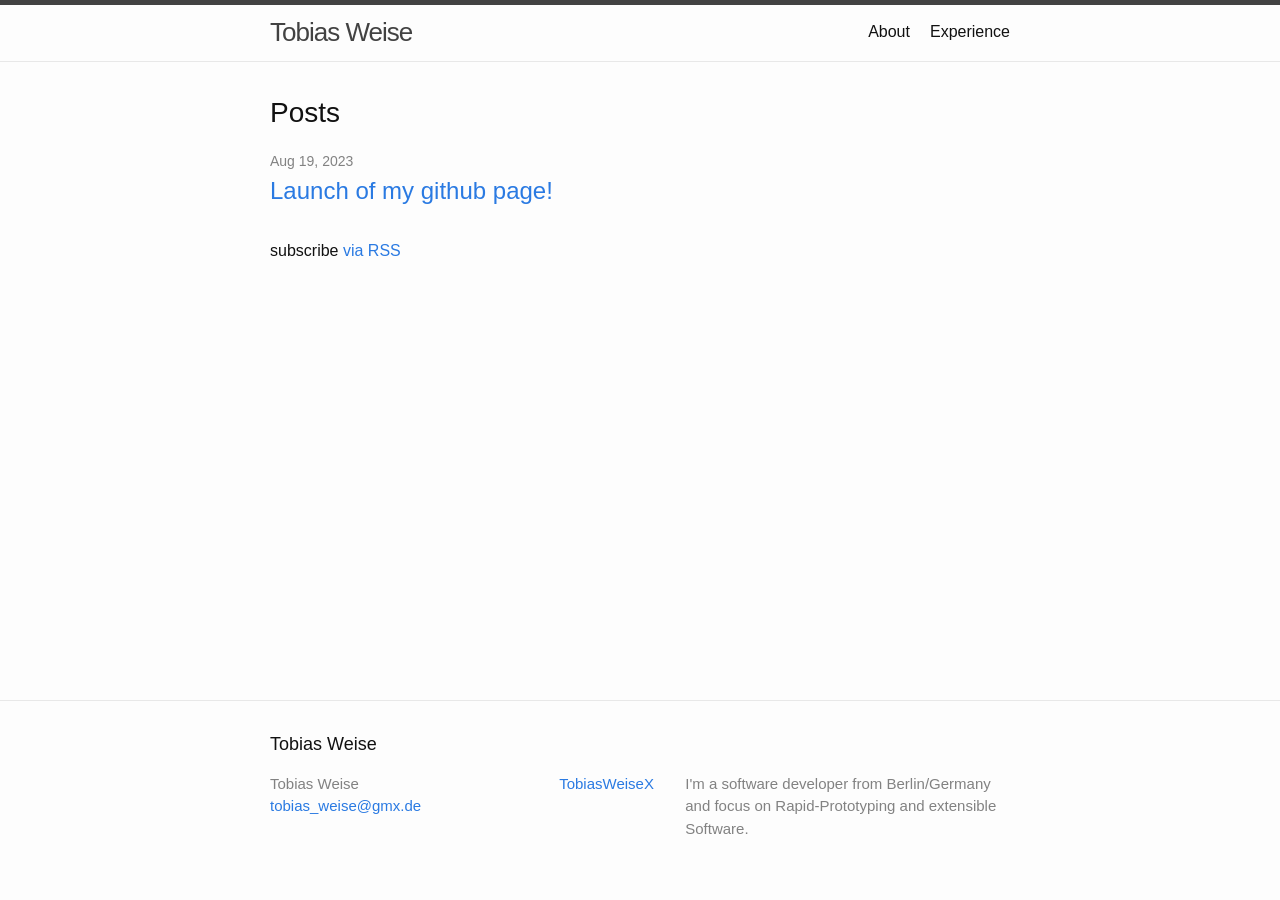
==== index.html @ 2eb114f8 "new jekyll content" ====
<!DOCTYPE html>
<html lang="en"><head>
  <meta charset="utf-8">
  <meta http-equiv="X-UA-Compatible" content="IE=edge">
  <meta name="viewport" content="width=device-width, initial-scale=1"><!-- Begin Jekyll SEO tag v2.8.0 -->
<title>Tobias Weise | I’m a software developer from Berlin/Germany and focus on Rapid-Prototyping and extensible Software.</title>
<meta name="generator" content="Jekyll v4.3.2" />
<meta property="og:title" content="Tobias Weise" />
<meta property="og:locale" content="en_US" />
<meta name="description" content="I’m a software developer from Berlin/Germany and focus on Rapid-Prototyping and extensible Software." />
<meta property="og:description" content="I’m a software developer from Berlin/Germany and focus on Rapid-Prototyping and extensible Software." />
<link rel="canonical" href="http://localhost:4000/" />
<meta property="og:url" content="http://localhost:4000/" />
<meta property="og:site_name" content="Tobias Weise" />
<meta property="og:type" content="website" />
<meta name="twitter:card" content="summary" />
<meta property="twitter:title" content="Tobias Weise" />
<script type="application/ld+json">
{"@context":"https://schema.org","@type":"WebSite","description":"I’m a software developer from Berlin/Germany and focus on Rapid-Prototyping and extensible Software.","headline":"Tobias Weise","name":"Tobias Weise","url":"http://localhost:4000/"}</script>
<!-- End Jekyll SEO tag -->
<link rel="stylesheet" href="/assets/main.css"><link type="application/atom+xml" rel="alternate" href="http://localhost:4000/feed.xml" title="Tobias Weise" /></head>
<body><header class="site-header" role="banner">

  <div class="wrapper"><a class="site-title" rel="author" href="/">Tobias Weise</a><nav class="site-nav">
        <input type="checkbox" id="nav-trigger" class="nav-trigger" />
        <label for="nav-trigger">
          <span class="menu-icon">
            <svg viewBox="0 0 18 15" width="18px" height="15px">
              <path d="M18,1.484c0,0.82-0.665,1.484-1.484,1.484H1.484C0.665,2.969,0,2.304,0,1.484l0,0C0,0.665,0.665,0,1.484,0 h15.032C17.335,0,18,0.665,18,1.484L18,1.484z M18,7.516C18,8.335,17.335,9,16.516,9H1.484C0.665,9,0,8.335,0,7.516l0,0 c0-0.82,0.665-1.484,1.484-1.484h15.032C17.335,6.031,18,6.696,18,7.516L18,7.516z M18,13.516C18,14.335,17.335,15,16.516,15H1.484 C0.665,15,0,14.335,0,13.516l0,0c0-0.82,0.665-1.483,1.484-1.483h15.032C17.335,12.031,18,12.695,18,13.516L18,13.516z"/>
            </svg>
          </span>
        </label>

        <div class="trigger"><a class="page-link" href="/about/">About</a><a class="page-link" href="/experience/">Experience</a></div>
      </nav></div>
</header>
<main class="page-content" aria-label="Content">
      <div class="wrapper">
        <div class="home">
<h2 class="post-list-heading">Posts</h2>
    <ul class="post-list"><li><span class="post-meta">Aug 19, 2023</span>
        <h3>
          <a class="post-link" href="/jekyll/update/2023/08/19/welcome-to-jekyll.html">
            Launch of my github page!
          </a>
        </h3></li></ul>

    <p class="rss-subscribe">subscribe <a href="/feed.xml">via RSS</a></p></div>

      </div>
    </main><footer class="site-footer h-card">
  <data class="u-url" href="/"></data>

  <div class="wrapper">

    <h2 class="footer-heading">Tobias Weise</h2>

    <div class="footer-col-wrapper">
      <div class="footer-col footer-col-1">
        <ul class="contact-list">
          <li class="p-name">Tobias Weise</li><li><a class="u-email" href="mailto:tobias_weise@gmx.de">tobias_weise@gmx.de</a></li></ul>
      </div>

      <div class="footer-col footer-col-2"><ul class="social-media-list"><li><a href="https://github.com/TobiasWeiseX"><svg class="svg-icon"><use xlink:href="/assets/minima-social-icons.svg#github"></use></svg> <span class="username">TobiasWeiseX</span></a></li></ul>
</div>

      <div class="footer-col footer-col-3">
        <p>I&#39;m a software developer from Berlin/Germany and focus on Rapid-Prototyping and extensible Software.</p>
      </div>
    </div>

  </div>

</footer>
</body>

</html>
---- assets/main.css ----
/**
 * Reset some basic elements
 */
body, h1, h2, h3, h4, h5, h6,
p, blockquote, pre, hr,
dl, dd, ol, ul, figure {
  margin: 0;
  padding: 0;
}

/**
 * Basic styling
 */
body {
  font: 400 16px/1.5 -apple-system, BlinkMacSystemFont, "Segoe UI", Roboto, Helvetica, Arial, sans-serif, "Apple Color Emoji", "Segoe UI Emoji", "Segoe UI Symbol";
  color: #111;
  background-color: #fdfdfd;
  -webkit-text-size-adjust: 100%;
  -webkit-font-feature-settings: "kern" 1;
  -moz-font-feature-settings: "kern" 1;
  -o-font-feature-settings: "kern" 1;
  font-feature-settings: "kern" 1;
  font-kerning: normal;
  display: flex;
  min-height: 100vh;
  flex-direction: column;
}

/**
 * Set `margin-bottom` to maintain vertical rhythm
 */
h1, h2, h3, h4, h5, h6,
p, blockquote, pre,
ul, ol, dl, figure,
.highlight {
  margin-bottom: 15px;
}

/**
 * `main` element
 */
main {
  display: block; /* Default value of `display` of `main` element is 'inline' in IE 11. */
}

/**
 * Images
 */
img {
  max-width: 100%;
  vertical-align: middle;
}

/**
 * Figures
 */
figure > img {
  display: block;
}

figcaption {
  font-size: 14px;
}

/**
 * Lists
 */
ul, ol {
  margin-left: 30px;
}

li > ul,
li > ol {
  margin-bottom: 0;
}

/**
 * Headings
 */
h1, h2, h3, h4, h5, h6 {
  font-weight: 400;
}

/**
 * Links
 */
a {
  color: #2a7ae2;
  text-decoration: none;
}
a:visited {
  color: #1756a9;
}
a:hover {
  color: #111;
  text-decoration: underline;
}
.social-media-list a:hover {
  text-decoration: none;
}
.social-media-list a:hover .username {
  text-decoration: underline;
}

/**
 * Blockquotes
 */
blockquote {
  color: #828282;
  border-left: 4px solid #e8e8e8;
  padding-left: 15px;
  font-size: 18px;
  letter-spacing: -1px;
  font-style: italic;
}
blockquote > :last-child {
  margin-bottom: 0;
}

/**
 * Code formatting
 */
pre,
code {
  font-size: 15px;
  border: 1px solid #e8e8e8;
  border-radius: 3px;
  background-color: #eef;
}

code {
  padding: 1px 5px;
}

pre {
  padding: 8px 12px;
  overflow-x: auto;
}
pre > code {
  border: 0;
  padding-right: 0;
  padding-left: 0;
}

/**
 * Wrapper
 */
.wrapper {
  max-width: -webkit-calc(800px - (30px * 2));
  max-width: calc(800px - (30px * 2));
  margin-right: auto;
  margin-left: auto;
  padding-right: 30px;
  padding-left: 30px;
}
@media screen and (max-width: 800px) {
  .wrapper {
    max-width: -webkit-calc(800px - (30px));
    max-width: calc(800px - (30px));
    padding-right: 15px;
    padding-left: 15px;
  }
}

/**
 * Clearfix
 */
.footer-col-wrapper:after, .wrapper:after {
  content: "";
  display: table;
  clear: both;
}

/**
 * Icons
 */
.svg-icon {
  width: 16px;
  height: 16px;
  display: inline-block;
  fill: #828282;
  padding-right: 5px;
  vertical-align: text-top;
}

.social-media-list li + li {
  padding-top: 5px;
}

/**
 * Tables
 */
table {
  margin-bottom: 30px;
  width: 100%;
  text-align: left;
  color: #3f3f3f;
  border-collapse: collapse;
  border: 1px solid #e8e8e8;
}
table tr:nth-child(even) {
  background-color: #f7f7f7;
}
table th, table td {
  padding: 10px 15px;
}
table th {
  background-color: #f0f0f0;
  border: 1px solid #dedede;
  border-bottom-color: #c9c9c9;
}
table td {
  border: 1px solid #e8e8e8;
}

/**
 * Site header
 */
.site-header {
  border-top: 5px solid #424242;
  border-bottom: 1px solid #e8e8e8;
  min-height: 55.95px;
  position: relative;
}

.site-title {
  font-size: 26px;
  font-weight: 300;
  line-height: 54px;
  letter-spacing: -1px;
  margin-bottom: 0;
  float: left;
}
.site-title, .site-title:visited {
  color: #424242;
}

.site-nav {
  float: right;
  line-height: 54px;
}
.site-nav .nav-trigger {
  display: none;
}
.site-nav .menu-icon {
  display: none;
}
.site-nav .page-link {
  color: #111;
  line-height: 1.5;
}
.site-nav .page-link:not(:last-child) {
  margin-right: 20px;
}
@media screen and (max-width: 600px) {
  .site-nav {
    position: absolute;
    top: 9px;
    right: 15px;
    background-color: #fdfdfd;
    border: 1px solid #e8e8e8;
    border-radius: 5px;
    text-align: right;
  }
  .site-nav label[for=nav-trigger] {
    display: block;
    float: right;
    width: 36px;
    height: 36px;
    z-index: 2;
    cursor: pointer;
  }
  .site-nav .menu-icon {
    display: block;
    float: right;
    width: 36px;
    height: 26px;
    line-height: 0;
    padding-top: 10px;
    text-align: center;
  }
  .site-nav .menu-icon > svg {
    fill: #424242;
  }
  .site-nav input ~ .trigger {
    clear: both;
    display: none;
  }
  .site-nav input:checked ~ .trigger {
    display: block;
    padding-bottom: 5px;
  }
  .site-nav .page-link {
    display: block;
    padding: 5px 10px;
    margin-left: 20px;
  }
  .site-nav .page-link:not(:last-child) {
    margin-right: 0;
  }
}

/**
 * Site footer
 */
.site-footer {
  border-top: 1px solid #e8e8e8;
  padding: 30px 0;
}

.footer-heading {
  font-size: 18px;
  margin-bottom: 15px;
}

.contact-list,
.social-media-list {
  list-style: none;
  margin-left: 0;
}

.footer-col-wrapper {
  font-size: 15px;
  color: #828282;
  margin-left: -15px;
}

.footer-col {
  float: left;
  margin-bottom: 15px;
  padding-left: 15px;
}

.footer-col-1 {
  width: -webkit-calc(35% - (30px / 2));
  width: calc(35% - (30px / 2));
}

.footer-col-2 {
  width: -webkit-calc(20% - (30px / 2));
  width: calc(20% - (30px / 2));
}

.footer-col-3 {
  width: -webkit-calc(45% - (30px / 2));
  width: calc(45% - (30px / 2));
}

@media screen and (max-width: 800px) {
  .footer-col-1,
  .footer-col-2 {
    width: -webkit-calc(50% - (30px / 2));
    width: calc(50% - (30px / 2));
  }
  .footer-col-3 {
    width: -webkit-calc(100% - (30px / 2));
    width: calc(100% - (30px / 2));
  }
}
@media screen and (max-width: 600px) {
  .footer-col {
    float: none;
    width: -webkit-calc(100% - (30px / 2));
    width: calc(100% - (30px / 2));
  }
}
/**
 * Page content
 */
.page-content {
  padding: 30px 0;
  flex: 1;
}

.page-heading {
  font-size: 32px;
}

.post-list-heading {
  font-size: 28px;
}

.post-list {
  margin-left: 0;
  list-style: none;
}
.post-list > li {
  margin-bottom: 30px;
}

.post-meta {
  font-size: 14px;
  color: #828282;
}

.post-link {
  display: block;
  font-size: 24px;
}

/**
 * Posts
 */
.post-header {
  margin-bottom: 30px;
}

.post-title {
  font-size: 42px;
  letter-spacing: -1px;
  line-height: 1;
}
@media screen and (max-width: 800px) {
  .post-title {
    font-size: 36px;
  }
}

.post-content {
  margin-bottom: 30px;
}
.post-content h2 {
  font-size: 32px;
}
@media screen and (max-width: 800px) {
  .post-content h2 {
    font-size: 28px;
  }
}
.post-content h3 {
  font-size: 26px;
}
@media screen and (max-width: 800px) {
  .post-content h3 {
    font-size: 22px;
  }
}
.post-content h4 {
  font-size: 20px;
}
@media screen and (max-width: 800px) {
  .post-content h4 {
    font-size: 18px;
  }
}

/**
 * Syntax highlighting styles
 */
.highlight {
  background: #fff;
}
.highlighter-rouge .highlight {
  background: #eef;
}
.highlight .c {
  color: #998;
  font-style: italic;
}
.highlight .err {
  color: #a61717;
  background-color: #e3d2d2;
}
.highlight .k {
  font-weight: bold;
}
.highlight .o {
  font-weight: bold;
}
.highlight .cm {
  color: #998;
  font-style: italic;
}
.highlight .cp {
  color: #999;
  font-weight: bold;
}
.highlight .c1 {
  color: #998;
  font-style: italic;
}
.highlight .cs {
  color: #999;
  font-weight: bold;
  font-style: italic;
}
.highlight .gd {
  color: #000;
  background-color: #fdd;
}
.highlight .gd .x {
  color: #000;
  background-color: #faa;
}
.highlight .ge {
  font-style: italic;
}
.highlight .gr {
  color: #a00;
}
.highlight .gh {
  color: #999;
}
.highlight .gi {
  color: #000;
  background-color: #dfd;
}
.highlight .gi .x {
  color: #000;
  background-color: #afa;
}
.highlight .go {
  color: #888;
}
.highlight .gp {
  color: #555;
}
.highlight .gs {
  font-weight: bold;
}
.highlight .gu {
  color: #aaa;
}
.highlight .gt {
  color: #a00;
}
.highlight .kc {
  font-weight: bold;
}
.highlight .kd {
  font-weight: bold;
}
.highlight .kp {
  font-weight: bold;
}
.highlight .kr {
  font-weight: bold;
}
.highlight .kt {
  color: #458;
  font-weight: bold;
}
.highlight .m {
  color: #099;
}
.highlight .s {
  color: #d14;
}
.highlight .na {
  color: #008080;
}
.highlight .nb {
  color: #0086B3;
}
.highlight .nc {
  color: #458;
  font-weight: bold;
}
.highlight .no {
  color: #008080;
}
.highlight .ni {
  color: #800080;
}
.highlight .ne {
  color: #900;
  font-weight: bold;
}
.highlight .nf {
  color: #900;
  font-weight: bold;
}
.highlight .nn {
  color: #555;
}
.highlight .nt {
  color: #000080;
}
.highlight .nv {
  color: #008080;
}
.highlight .ow {
  font-weight: bold;
}
.highlight .w {
  color: #bbb;
}
.highlight .mf {
  color: #099;
}
.highlight .mh {
  color: #099;
}
.highlight .mi {
  color: #099;
}
.highlight .mo {
  color: #099;
}
.highlight .sb {
  color: #d14;
}
.highlight .sc {
  color: #d14;
}
.highlight .sd {
  color: #d14;
}
.highlight .s2 {
  color: #d14;
}
.highlight .se {
  color: #d14;
}
.highlight .sh {
  color: #d14;
}
.highlight .si {
  color: #d14;
}
.highlight .sx {
  color: #d14;
}
.highlight .sr {
  color: #009926;
}
.highlight .s1 {
  color: #d14;
}
.highlight .ss {
  color: #990073;
}
.highlight .bp {
  color: #999;
}
.highlight .vc {
  color: #008080;
}
.highlight .vg {
  color: #008080;
}
.highlight .vi {
  color: #008080;
}
.highlight .il {
  color: #099;
}

/*# sourceMappingURL=main.css.map */
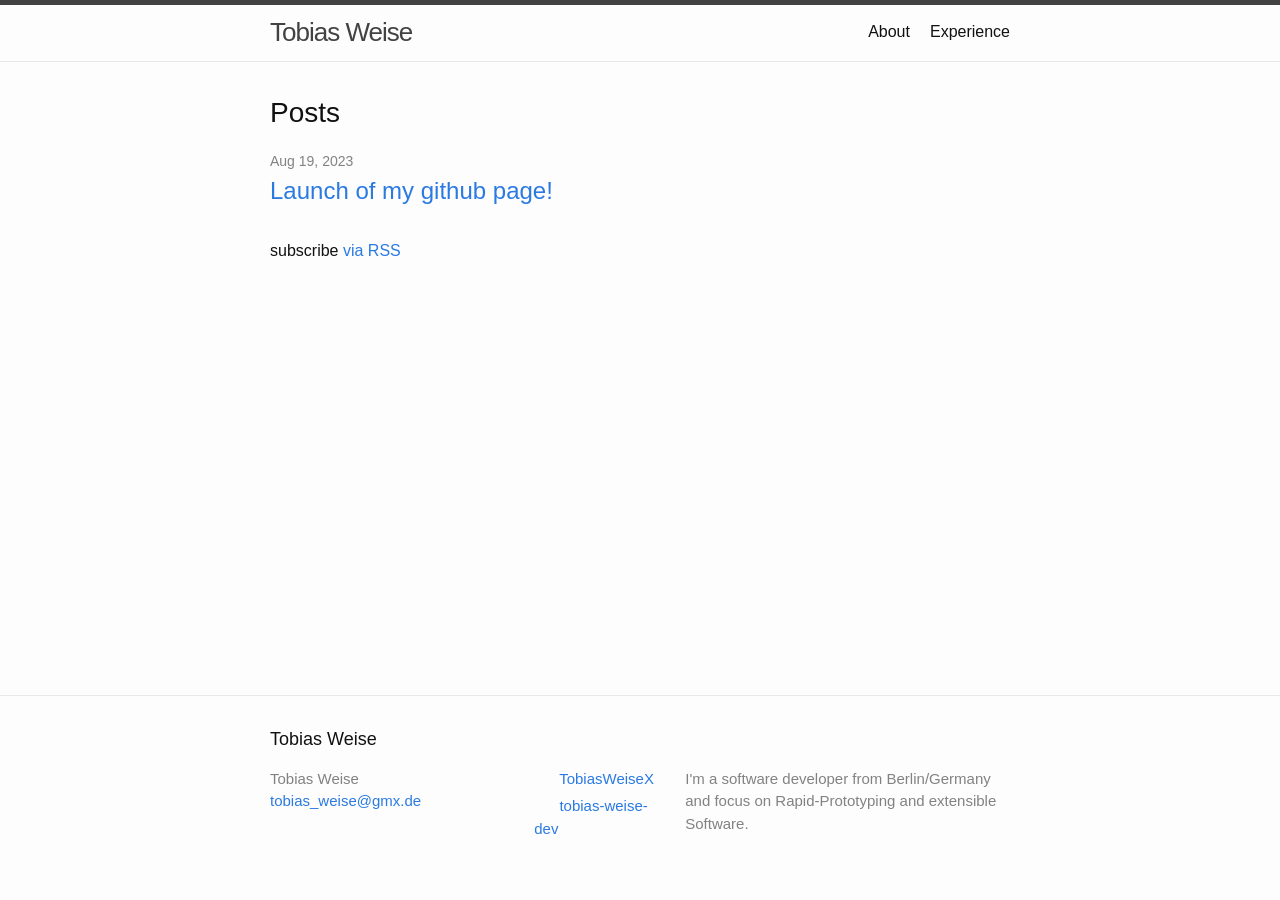
==== commit 11dd30c0: "new jekyll content" ====
--- a/index.html
+++ b/index.html
@@ -61,7 +61,7 @@
           <li class="p-name">Tobias Weise</li><li><a class="u-email" href="mailto:tobias_weise@gmx.de">tobias_weise@gmx.de</a></li></ul>
       </div>
 
-      <div class="footer-col footer-col-2"><ul class="social-media-list"><li><a href="https://github.com/TobiasWeiseX"><svg class="svg-icon"><use xlink:href="/assets/minima-social-icons.svg#github"></use></svg> <span class="username">TobiasWeiseX</span></a></li></ul>
+      <div class="footer-col footer-col-2"><ul class="social-media-list"><li><a href="https://github.com/TobiasWeiseX"><svg class="svg-icon"><use xlink:href="/assets/minima-social-icons.svg#github"></use></svg> <span class="username">TobiasWeiseX</span></a></li><li><a href="https://www.linkedin.com/in/tobias-weise-dev"><svg class="svg-icon"><use xlink:href="/assets/minima-social-icons.svg#linkedin"></use></svg> <span class="username">tobias-weise-dev</span></a></li></ul>
 </div>
 
       <div class="footer-col footer-col-3">
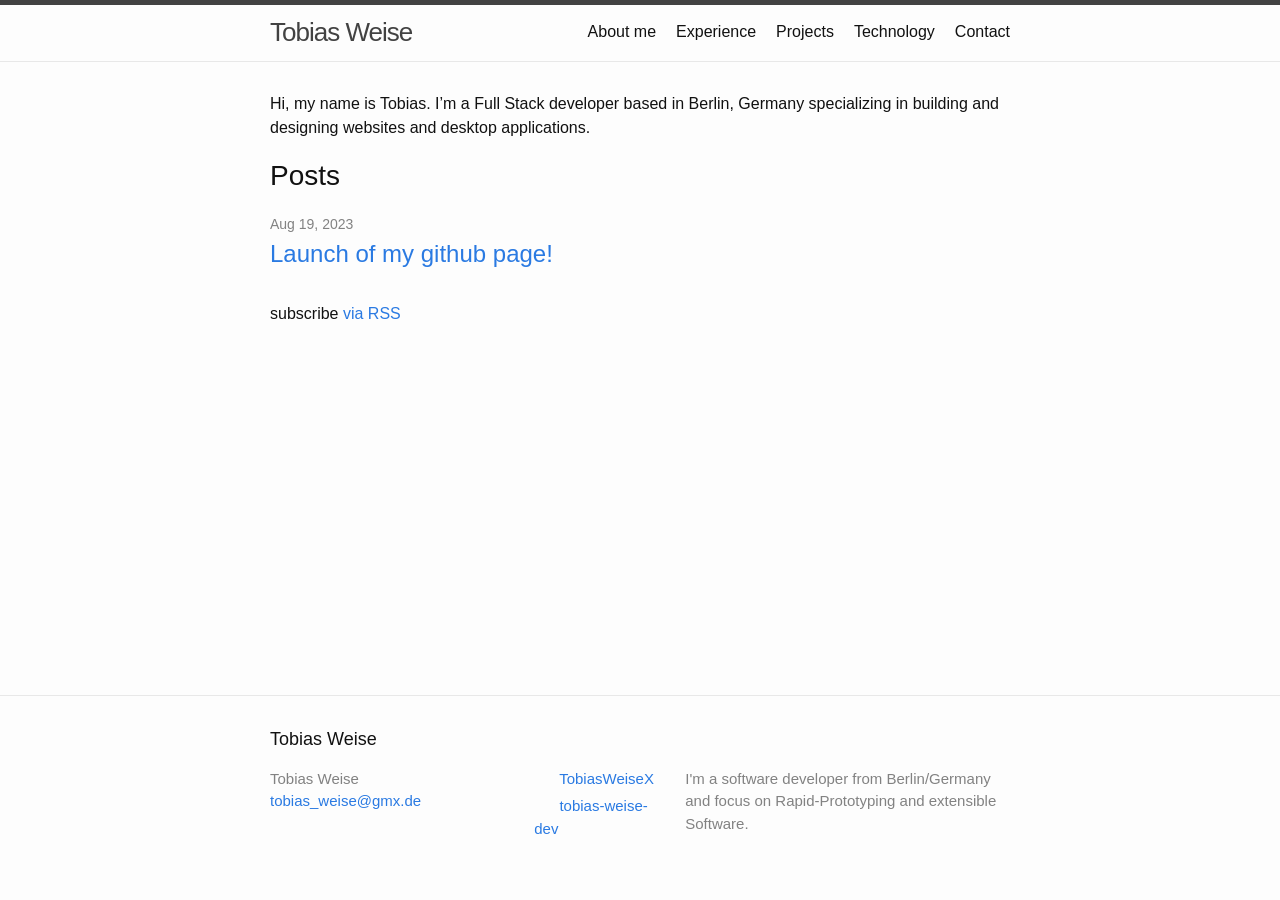
==== commit c56f3060: "first serious rc" ====
--- a/index.html
+++ b/index.html
@@ -9,16 +9,16 @@
 <meta property="og:locale" content="en_US" />
 <meta name="description" content="I’m a software developer from Berlin/Germany and focus on Rapid-Prototyping and extensible Software." />
 <meta property="og:description" content="I’m a software developer from Berlin/Germany and focus on Rapid-Prototyping and extensible Software." />
-<link rel="canonical" href="http://localhost:4000/" />
-<meta property="og:url" content="http://localhost:4000/" />
+<link rel="canonical" href="https://tobiasweisex.github.io/" />
+<meta property="og:url" content="https://tobiasweisex.github.io/" />
 <meta property="og:site_name" content="Tobias Weise" />
 <meta property="og:type" content="website" />
 <meta name="twitter:card" content="summary" />
 <meta property="twitter:title" content="Tobias Weise" />
 <script type="application/ld+json">
-{"@context":"https://schema.org","@type":"WebSite","description":"I’m a software developer from Berlin/Germany and focus on Rapid-Prototyping and extensible Software.","headline":"Tobias Weise","name":"Tobias Weise","url":"http://localhost:4000/"}</script>
+{"@context":"https://schema.org","@type":"WebSite","description":"I’m a software developer from Berlin/Germany and focus on Rapid-Prototyping and extensible Software.","headline":"Tobias Weise","name":"Tobias Weise","url":"https://tobiasweisex.github.io/"}</script>
 <!-- End Jekyll SEO tag -->
-<link rel="stylesheet" href="/assets/main.css"><link type="application/atom+xml" rel="alternate" href="http://localhost:4000/feed.xml" title="Tobias Weise" /></head>
+<link rel="stylesheet" href="/assets/main.css"><link type="application/atom+xml" rel="alternate" href="https://tobiasweisex.github.io/feed.xml" title="Tobias Weise" /></head>
 <body><header class="site-header" role="banner">
 
   <div class="wrapper"><a class="site-title" rel="author" href="/">Tobias Weise</a><nav class="site-nav">
@@ -31,12 +31,13 @@
           </span>
         </label>
 
-        <div class="trigger"><a class="page-link" href="/about/">About</a><a class="page-link" href="/experience/">Experience</a></div>
+        <div class="trigger"><a class="page-link" href="/about/">About me</a><a class="page-link" href="/experience/">Experience</a><a class="page-link" href="/projects/">Projects</a><a class="page-link" href="/technology/">Technology</a><a class="page-link" href="/contact/">Contact</a></div>
       </nav></div>
 </header>
 <main class="page-content" aria-label="Content">
       <div class="wrapper">
-        <div class="home">
+        <div class="home"><p>Hi, my name is Tobias. I’m a Full Stack developer based in Berlin, Germany specializing in building and designing websites and desktop applications.</p>
+
 <h2 class="post-list-heading">Posts</h2>
     <ul class="post-list"><li><span class="post-meta">Aug 19, 2023</span>
         <h3>
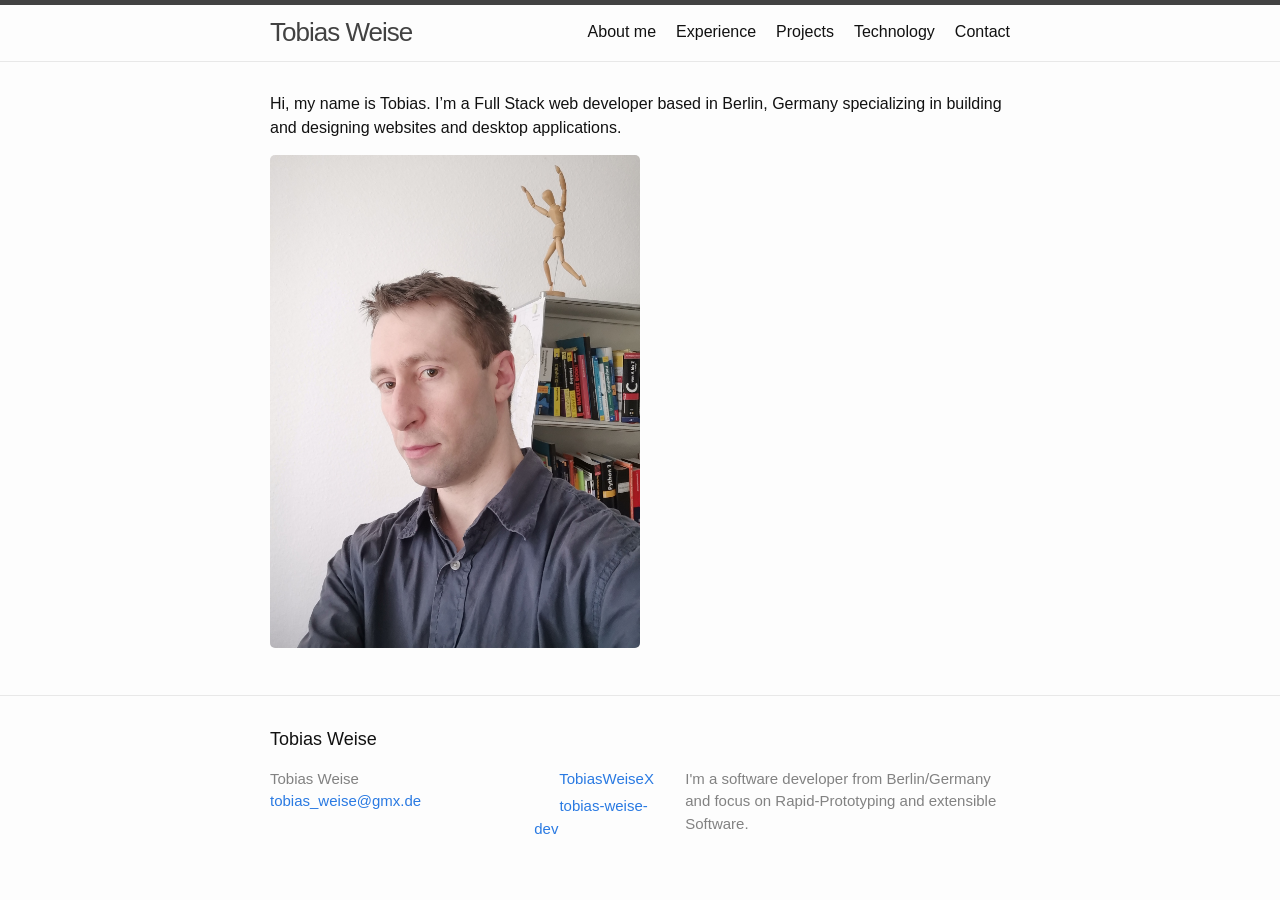
==== commit e726cd73: "added img of me on index and removed posts" ====
--- a/index.html
+++ b/index.html
@@ -36,17 +36,11 @@
 </header>
 <main class="page-content" aria-label="Content">
       <div class="wrapper">
-        <div class="home"><p>Hi, my name is Tobias. I’m a Full Stack developer based in Berlin, Germany specializing in building and designing websites and desktop applications.</p>
+        <div class="home"><p>Hi, my name is Tobias. I’m a Full Stack web developer based in Berlin, Germany specializing in building and designing websites and desktop applications.</p>
 
-<h2 class="post-list-heading">Posts</h2>
-    <ul class="post-list"><li><span class="post-meta">Aug 19, 2023</span>
-        <h3>
-          <a class="post-link" href="/jekyll/update/2023/08/19/welcome-to-jekyll.html">
-            Launch of my github page!
-          </a>
-        </h3></li></ul>
+<p><img title="Me making this site" alt="Tobias Weise in front of his bookshelf with a wooden drawing mannequin on top in a jumping off pose" style="min-width: 200px; width: 50%; border-radius: 5px;" src="/assets/img/github_img.jpg" /></p>
 
-    <p class="rss-subscribe">subscribe <a href="/feed.xml">via RSS</a></p></div>
+</div>
 
       </div>
     </main><footer class="site-footer h-card">
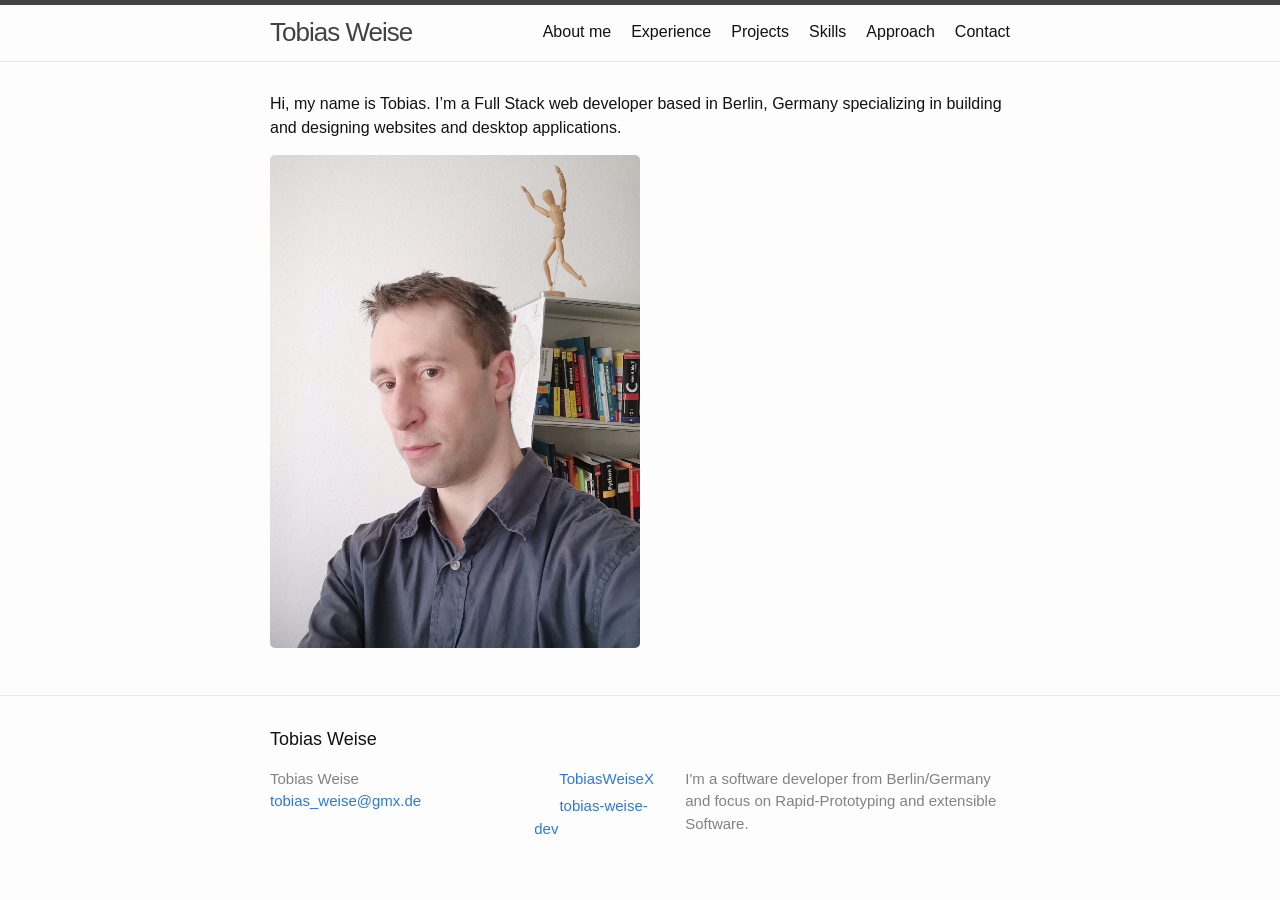
==== commit ccab8eec: "technology to skills and approach" ====
--- a/index.html
+++ b/index.html
@@ -31,7 +31,7 @@
           </span>
         </label>
 
-        <div class="trigger"><a class="page-link" href="/about/">About me</a><a class="page-link" href="/experience/">Experience</a><a class="page-link" href="/projects/">Projects</a><a class="page-link" href="/technology/">Technology</a><a class="page-link" href="/contact/">Contact</a></div>
+        <div class="trigger"><a class="page-link" href="/about/">About me</a><a class="page-link" href="/experience/">Experience</a><a class="page-link" href="/projects/">Projects</a><a class="page-link" href="/skills/">Skills</a><a class="page-link" href="/approach/">Approach</a><a class="page-link" href="/contact/">Contact</a></div>
       </nav></div>
 </header>
 <main class="page-content" aria-label="Content">
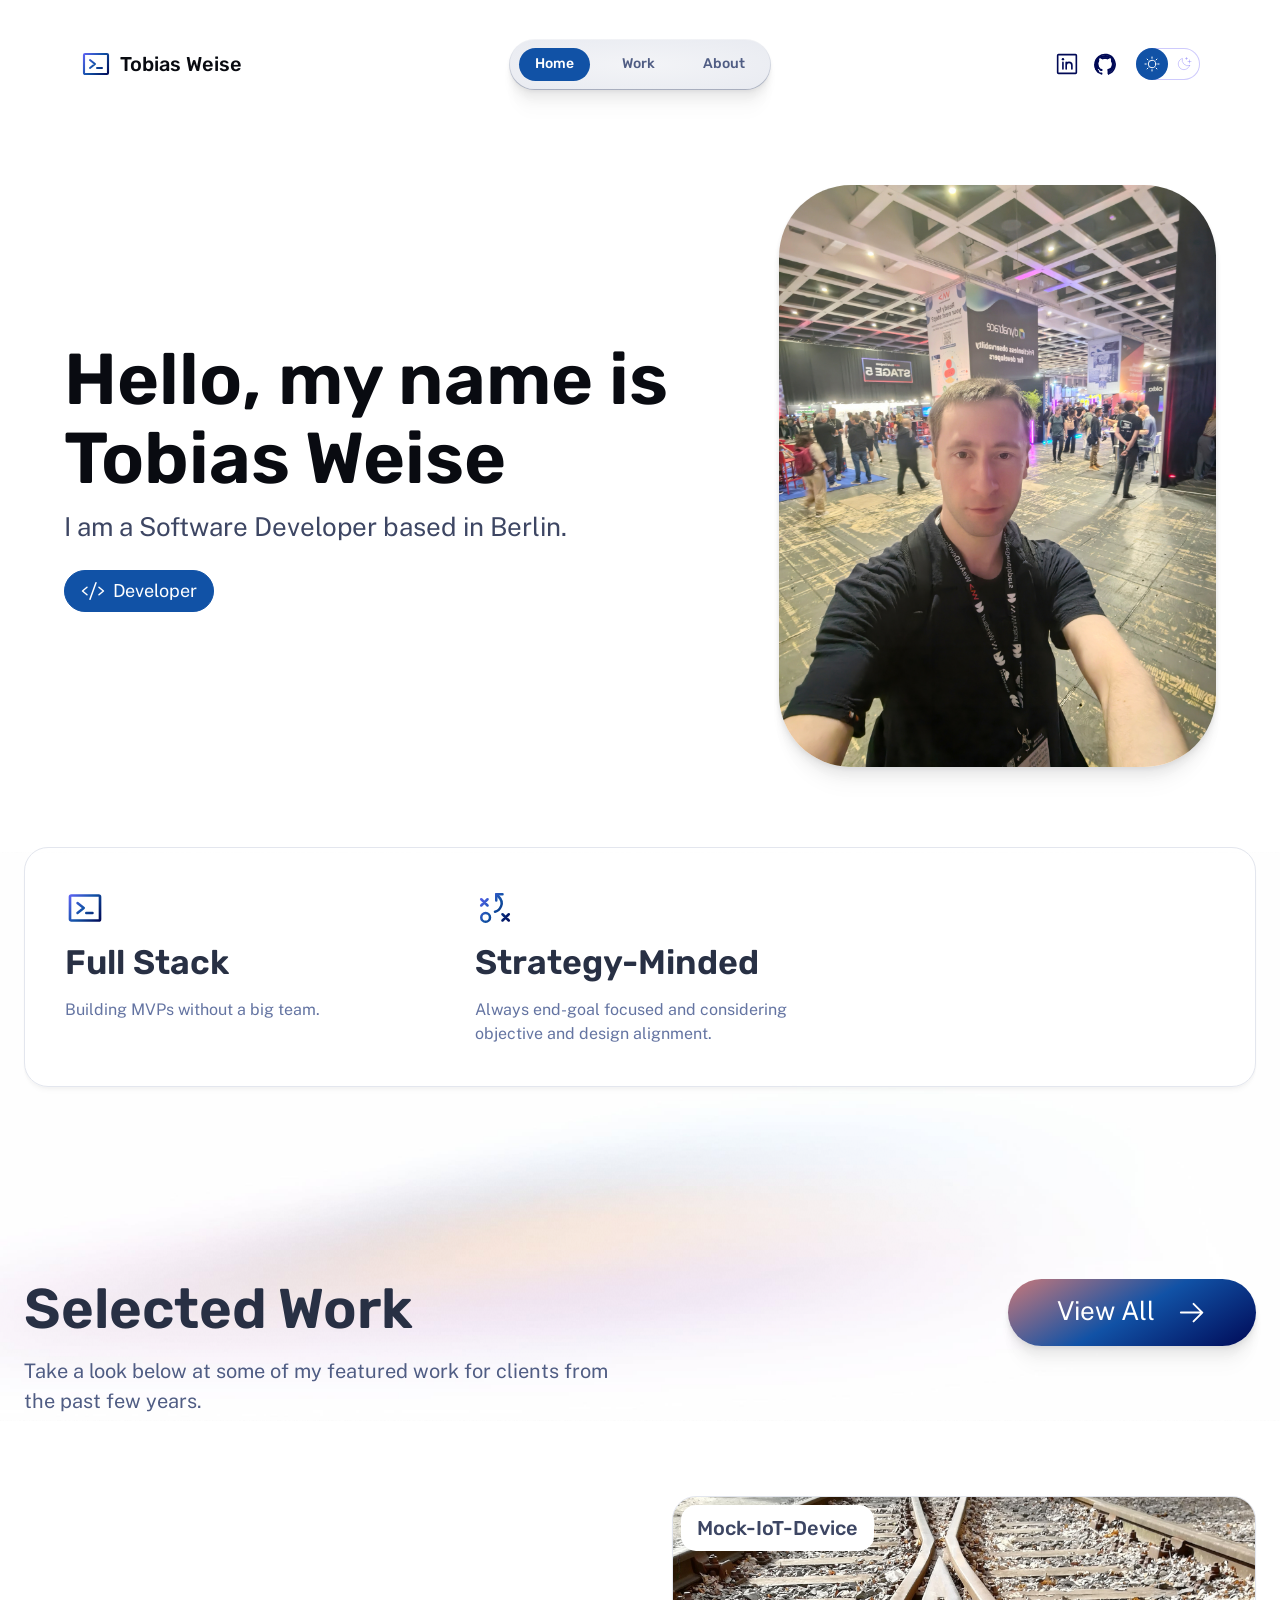
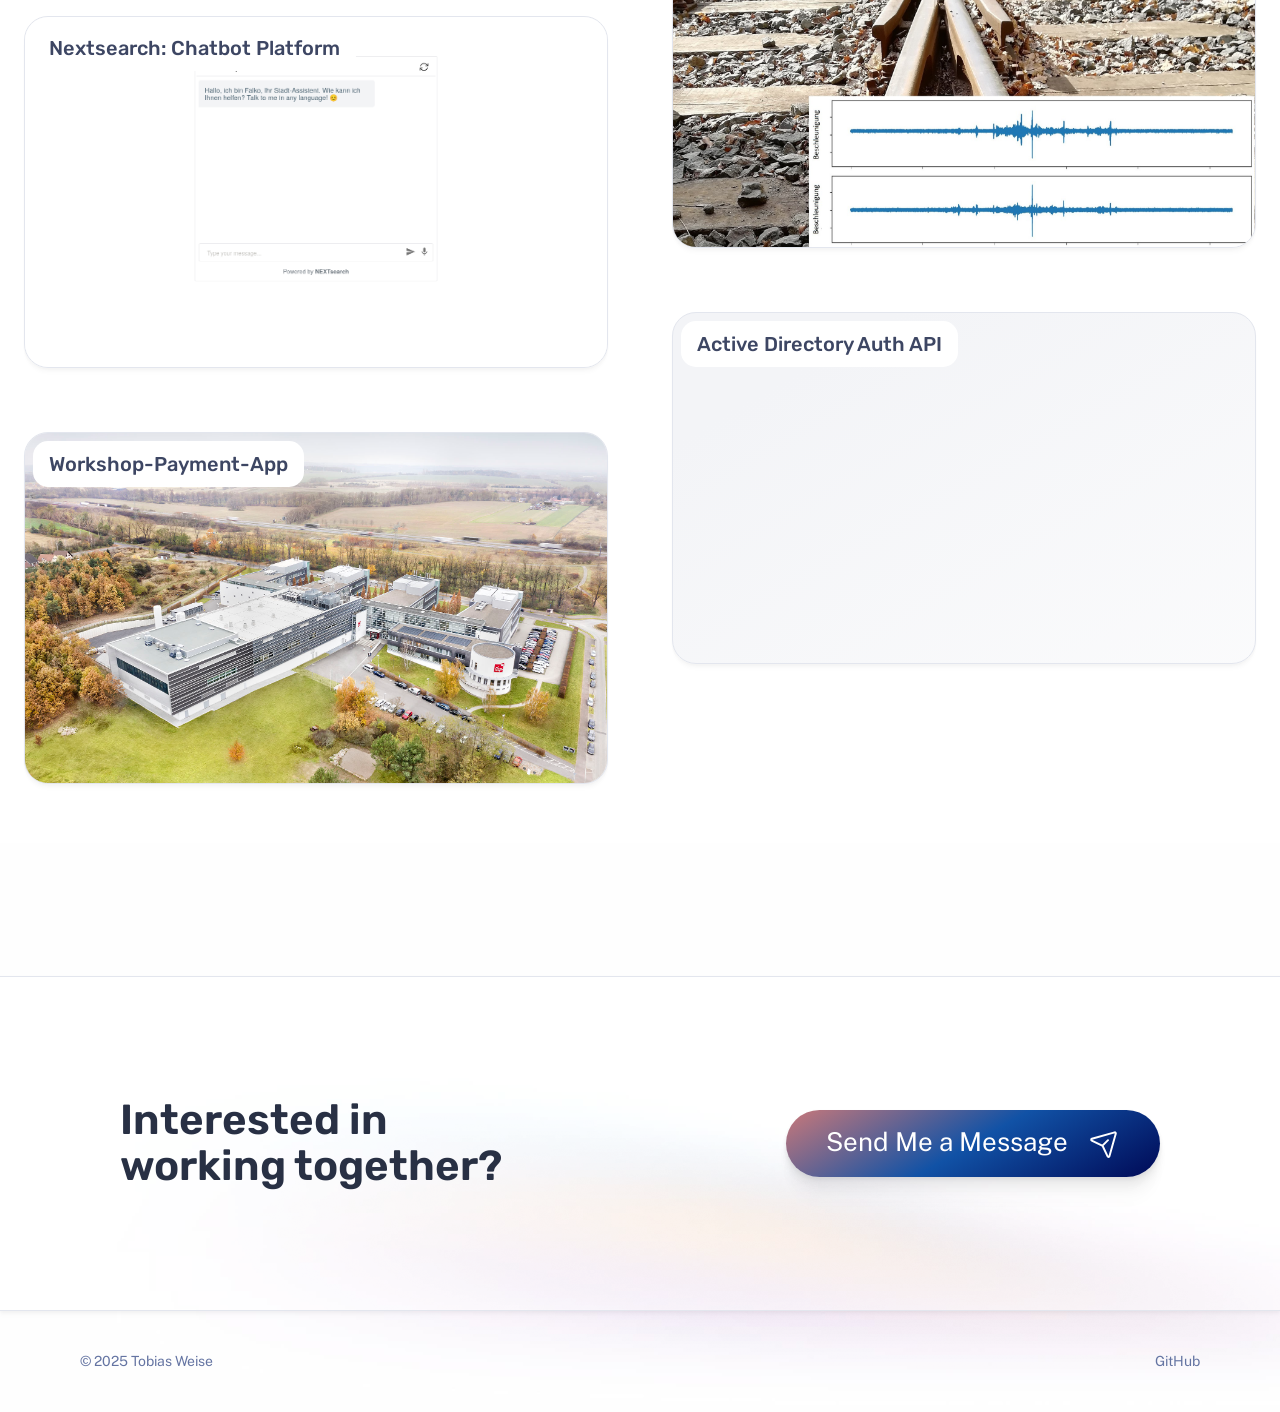
==== commit 79e6b3fc: "astroturfing not jerkylling" ====
--- a/index.html
+++ b/index.html
@@ -1,72 +1,74 @@
-<!DOCTYPE html>
-<html lang="en"><head>
-  <meta charset="utf-8">
-  <meta http-equiv="X-UA-Compatible" content="IE=edge">
-  <meta name="viewport" content="width=device-width, initial-scale=1"><!-- Begin Jekyll SEO tag v2.8.0 -->
-<title>Tobias Weise | I’m a software developer from Berlin/Germany and focus on Rapid-Prototyping and extensible Software.</title>
-<meta name="generator" content="Jekyll v4.3.2" />
-<meta property="og:title" content="Tobias Weise" />
-<meta property="og:locale" content="en_US" />
-<meta name="description" content="I’m a software developer from Berlin/Germany and focus on Rapid-Prototyping and extensible Software." />
-<meta property="og:description" content="I’m a software developer from Berlin/Germany and focus on Rapid-Prototyping and extensible Software." />
-<link rel="canonical" href="https://tobiasweisex.github.io/" />
-<meta property="og:url" content="https://tobiasweisex.github.io/" />
-<meta property="og:site_name" content="Tobias Weise" />
-<meta property="og:type" content="website" />
-<meta name="twitter:card" content="summary" />
-<meta property="twitter:title" content="Tobias Weise" />
-<script type="application/ld+json">
-{"@context":"https://schema.org","@type":"WebSite","description":"I’m a software developer from Berlin/Germany and focus on Rapid-Prototyping and extensible Software.","headline":"Tobias Weise","name":"Tobias Weise","url":"https://tobiasweisex.github.io/"}</script>
-<!-- End Jekyll SEO tag -->
-<link rel="stylesheet" href="/assets/main.css"><link type="application/atom+xml" rel="alternate" href="https://tobiasweisex.github.io/feed.xml" title="Tobias Weise" /></head>
-<body><header class="site-header" role="banner">
+<!DOCTYPE html><html lang="en" data-astro-cid-37fxchfa> <head><meta charset="UTF-8"><meta name="description" property="og:description" content="The personal site of Tobias Weise"><meta name="viewport" content="width=device-width"><meta name="generator" content="Astro v5.14.1"><title>Tobias Weise: Personal Site</title><link rel="icon" type="image/svg+xml" href="/favicon.svg"><link rel="preconnect" href="https://fonts.googleapis.com"><link rel="preconnect" href="https://fonts.gstatic.com" crossorigin><link href="https://fonts.googleapis.com/css2?family=Public+Sans:ital,wght@0,400;0,700;1,400&family=Rubik:wght@500;600&display=swap" rel="stylesheet"><script>
+	// This code is inlined in the head to make dark mode instant & blocking.
+	const getThemePreference = () => {
+		if (typeof localStorage !== 'undefined' && localStorage.getItem('theme')) {
+			return localStorage.getItem('theme');
+		}
+		return window.matchMedia('(prefers-color-scheme: dark)').matches ? 'dark' : 'light';
+	};
+	const isDark = getThemePreference() === 'dark';
+	document.documentElement.classList[isDark ? 'add' : 'remove']('theme-dark');
 
-  <div class="wrapper"><a class="site-title" rel="author" href="/">Tobias Weise</a><nav class="site-nav">
-        <input type="checkbox" id="nav-trigger" class="nav-trigger" />
-        <label for="nav-trigger">
-          <span class="menu-icon">
-            <svg viewBox="0 0 18 15" width="18px" height="15px">
-              <path d="M18,1.484c0,0.82-0.665,1.484-1.484,1.484H1.484C0.665,2.969,0,2.304,0,1.484l0,0C0,0.665,0.665,0,1.484,0 h15.032C17.335,0,18,0.665,18,1.484L18,1.484z M18,7.516C18,8.335,17.335,9,16.516,9H1.484C0.665,9,0,8.335,0,7.516l0,0 c0-0.82,0.665-1.484,1.484-1.484h15.032C17.335,6.031,18,6.696,18,7.516L18,7.516z M18,13.516C18,14.335,17.335,15,16.516,15H1.484 C0.665,15,0,14.335,0,13.516l0,0c0-0.82,0.665-1.483,1.484-1.483h15.032C17.335,12.031,18,12.695,18,13.516L18,13.516z"/>
-            </svg>
-          </span>
-        </label>
+	if (typeof localStorage !== 'undefined') {
+		// Watch the document element and persist user preference when it changes.
+		const observer = new MutationObserver(() => {
+			const isDark = document.documentElement.classList.contains('theme-dark');
+			localStorage.setItem('theme', isDark ? 'dark' : 'light');
+		});
+		observer.observe(document.documentElement, { attributes: true, attributeFilter: ['class'] });
+	}
+</script><style>a[data-astro-cid-balv45lp]{position:relative;display:flex;place-content:center;text-align:center;padding:.56em 2em;gap:.8em;color:var(--accent-text-over);text-decoration:none;line-height:1.1;border-radius:999rem;overflow:hidden;background:var(--gradient-accent-orange);box-shadow:var(--shadow-md);white-space:nowrap}@media (min-width: 20em){a[data-astro-cid-balv45lp]{font-size:var(--text-lg)}}a[data-astro-cid-balv45lp]:after{content:"";position:absolute;inset:0;pointer-events:none;transition:background-color var(--theme-transition);mix-blend-mode:overlay}a[data-astro-cid-balv45lp]:focus:after,a[data-astro-cid-balv45lp]:hover:after{background-color:hsla(var(--gray-999-basis),.3)}@media (min-width: 50em){a[data-astro-cid-balv45lp]{padding:1.125rem 2.5rem;font-size:var(--text-xl)}}aside[data-astro-cid-rcdzuq3a]{display:flex;flex-direction:column;align-items:center;gap:3rem;border-top:1px solid var(--gray-800);border-bottom:1px solid var(--gray-800);padding:5rem 1.5rem;background-color:var(--gray-999_40);box-shadow:var(--shadow-sm)}h2[data-astro-cid-rcdzuq3a]{font-size:var(--text-xl);text-align:center;max-width:15ch}@media (min-width: 50em){aside[data-astro-cid-rcdzuq3a]{padding:7.5rem;flex-direction:row;flex-wrap:wrap;justify-content:space-between}h2[data-astro-cid-rcdzuq3a]{font-size:var(--text-3xl);text-align:left}}
+.grid[data-astro-cid-vc5tsdmu]{display:grid;grid-auto-rows:1fr;gap:1rem;list-style:none;padding:0}.grid[data-astro-cid-vc5tsdmu].small{grid-template-columns:1fr 1fr;gap:1.5rem}.grid[data-astro-cid-vc5tsdmu].small>:last-child:nth-child(odd){grid-column:1 / 3}@media (min-width: 50em){.grid[data-astro-cid-vc5tsdmu]{grid-template-columns:1fr 1fr;gap:4rem}.grid[data-astro-cid-vc5tsdmu].offset{--row-offset: 7.5rem;padding-bottom:var(--row-offset)}.grid[data-astro-cid-vc5tsdmu].offset>:nth-child(odd){transform:translateY(var(--row-offset))}.grid[data-astro-cid-vc5tsdmu].offset>:last-child:nth-child(odd){grid-column:2 / 3;transform:none}.grid[data-astro-cid-vc5tsdmu].small{display:flex;flex-wrap:wrap;justify-content:center;gap:2rem}.grid[data-astro-cid-vc5tsdmu].small>*{flex-basis:20rem}}.card[data-astro-cid-lgkm4u2a]{display:grid;grid-template:auto 1fr / auto 1fr;height:11rem;background:var(--gradient-subtle);border:1px solid var(--gray-800);border-radius:.75rem;overflow:hidden;box-shadow:var(--shadow-sm);text-decoration:none;font-family:var(--font-brand);font-size:var(--text-lg);font-weight:500;transition:box-shadow var(--theme-transition)}.card[data-astro-cid-lgkm4u2a]:hover{box-shadow:var(--shadow-md)}.title[data-astro-cid-lgkm4u2a]{grid-area:1 / 1 / 2 / 2;z-index:1;margin:.5rem;padding:.5rem 1rem;background:var(--gray-999);color:var(--gray-200);border-radius:.375rem}img[data-astro-cid-lgkm4u2a]{grid-area:1 / 1 / 3 / 3;width:100%;height:100%;object-fit:cover}@media (min-width: 50em){.card[data-astro-cid-lgkm4u2a]{height:22rem;border-radius:1.5rem}.title[data-astro-cid-lgkm4u2a]{border-radius:.9375rem}}
+</style>
+<link rel="stylesheet" href="/_astro/about.CMsOCZdd.css">
+<style>svg[data-astro-cid-patnjmll]{vertical-align:middle;width:var(--size, 1em);height:var(--size, 1em)}
+.pill[data-astro-cid-2qeywk4b]{display:flex;padding:.5rem 1rem;gap:.5rem;color:var(--accent-text-over);border:1px solid var(--accent-regular);background-color:var(--accent-regular);border-radius:999rem;font-size:var(--text-md);line-height:1.35;white-space:nowrap}
+.box[data-astro-cid-ab4ihpzs]{border:1px solid var(--gray-800);border-radius:.75rem;padding:1.5rem;background-color:var(--gray-999_40);box-shadow:var(--shadow-sm)}.skills[data-astro-cid-ab4ihpzs]{display:flex;flex-direction:column;gap:3rem}.skills[data-astro-cid-ab4ihpzs] h2[data-astro-cid-ab4ihpzs]{font-size:var(--text-lg)}.skills[data-astro-cid-ab4ihpzs] p[data-astro-cid-ab4ihpzs]{color:var(--gray-400)}@media (min-width: 50em){.box[data-astro-cid-ab4ihpzs]{border-radius:1.5rem;padding:2.5rem}.skills[data-astro-cid-ab4ihpzs]{display:grid;grid-template-columns:repeat(3,1fr);gap:5rem}.skills[data-astro-cid-ab4ihpzs] h2[data-astro-cid-ab4ihpzs]{font-size:var(--text-2xl)}}.hero[data-astro-cid-j7pv25f6]{display:flex;flex-direction:column;align-items:center;gap:2rem}.roles[data-astro-cid-j7pv25f6]{display:none}.hero[data-astro-cid-j7pv25f6] img[data-astro-cid-j7pv25f6]{aspect-ratio:5 / 4;object-fit:cover;object-position:top;border-radius:1.5rem;box-shadow:var(--shadow-md)}@media (min-width: 50em){.hero[data-astro-cid-j7pv25f6]{display:grid;grid-template-columns:6fr 4fr;padding-inline:2.5rem;gap:3.75rem}.roles[data-astro-cid-j7pv25f6]{margin-top:.5rem;display:flex;gap:.5rem}.hero[data-astro-cid-j7pv25f6] img[data-astro-cid-j7pv25f6]{aspect-ratio:3 / 4;border-radius:4.5rem;object-fit:cover}}.section[data-astro-cid-j7pv25f6]{display:grid;gap:2rem}.with-background[data-astro-cid-j7pv25f6]{position:relative}.with-background[data-astro-cid-j7pv25f6]:before{--hero-bg: var(--bg-image-subtle-2);content:"";position:absolute;pointer-events:none;left:50%;width:100vw;aspect-ratio:calc(2.25 / var(--bg-scale));top:0;transform:translateY(-75%) translate(-50%);background:url(/assets/backgrounds/noise.png) top center/220px repeat,var(--hero-bg) center center / var(--bg-gradient-size) no-repeat,var(--gray-999);background-blend-mode:overlay,normal,normal,normal;mix-blend-mode:var(--bg-blend-mode);z-index:-1}.with-background[data-astro-cid-j7pv25f6].bg-variant:before{--hero-bg: var(--bg-image-subtle-1)}.section-header[data-astro-cid-j7pv25f6]{justify-self:center;text-align:center;max-width:50ch;font-size:var(--text-md);color:var(--gray-300)}.section-header[data-astro-cid-j7pv25f6] h3[data-astro-cid-j7pv25f6]{font-size:var(--text-2xl)}@media (min-width: 50em){.section[data-astro-cid-j7pv25f6]{grid-template-columns:repeat(4,1fr);grid-template-areas:"header header header header" "gallery gallery gallery gallery";gap:5rem}.section[data-astro-cid-j7pv25f6].with-cta{grid-template-areas:"header header header cta" "gallery gallery gallery gallery"}.section-header[data-astro-cid-j7pv25f6]{grid-area:header;font-size:var(--text-lg)}.section-header[data-astro-cid-j7pv25f6] h3[data-astro-cid-j7pv25f6]{font-size:var(--text-4xl)}.with-cta[data-astro-cid-j7pv25f6] .section-header[data-astro-cid-j7pv25f6]{justify-self:flex-start;text-align:left}.gallery[data-astro-cid-j7pv25f6]{grid-area:gallery}.cta[data-astro-cid-j7pv25f6]{grid-area:cta}}.mention-card[data-astro-cid-j7pv25f6]{display:flex;height:7rem;justify-content:center;align-items:center;text-align:center;border:1px solid var(--gray-800);border-radius:1.5rem;color:var(--gray-300);background:var(--gradient-subtle);box-shadow:var(--shadow-sm)}@media (min-width: 50em){.mention-card[data-astro-cid-j7pv25f6]{border-radius:1.5rem;height:9.5rem}}
+</style></head> <body data-astro-cid-37fxchfa> <div class="stack backgrounds" data-astro-cid-37fxchfa> <nav data-astro-cid-dmqpwcec> <div class="menu-header" data-astro-cid-dmqpwcec> <a href="/" class="site-title" data-astro-cid-dmqpwcec> <svg xmlns="http://www.w3.org/2000/svg" width="40" height="40" viewBox="0 0 256 256" aria-hidden="true" stroke="url(#icon-gradient-2u9fqjatf)" fill="url(#icon-gradient-2u9fqjatf)" style="--size:1.6em" class="astro-patnjmll" data-astro-cid-patnjmll> <g data-astro-cid-patnjmll><path fill="none" stroke-linecap="round" stroke-linejoin="round" stroke-width="16" d="m80 96 40 32-40 32m56 0h40"/><rect width="192" height="160" x="32" y="48" fill="none" stroke-linecap="round" stroke-linejoin="round" stroke-width="16.97" rx="8.5"/></g> <linearGradient id="icon-gradient-2u9fqjatf" x1="23" x2="235" y1="43" y2="202" gradientUnits="userSpaceOnUse" data-astro-cid-patnjmll> <stop stop-color="var(--gradient-stop-1)" data-astro-cid-patnjmll></stop> <stop offset=".5" stop-color="var(--gradient-stop-2)" data-astro-cid-patnjmll></stop> <stop offset="1" stop-color="var(--gradient-stop-3)" data-astro-cid-patnjmll></stop> </linearGradient> </svg> 
+Tobias Weise
+</a> <menu-button data-astro-cid-dmqpwcec="true"> <template data-astro-cid-dmqpwcec> <button class="menu-button" aria-expanded="false" data-astro-cid-dmqpwcec> <span class="sr-only" data-astro-cid-dmqpwcec>Menu</span> <svg xmlns="http://www.w3.org/2000/svg" width="40" height="40" viewBox="0 0 256 256" aria-hidden="true" stroke="currentcolor" fill="currentcolor" class="astro-patnjmll" data-astro-cid-patnjmll> <g data-astro-cid-patnjmll><path stroke-linecap="round" stroke-linejoin="round" stroke-width="16" d="M40 128h176M40 64h176M40 192h176"/></g>  </svg>  </button> </template> </menu-button> </div> <noscript> <ul class="nav-items" data-astro-cid-dmqpwcec> <li data-astro-cid-dmqpwcec> <a aria-current="page" class="link" href="/" data-astro-cid-dmqpwcec> Home </a> </li><li data-astro-cid-dmqpwcec> <a class="link" href="/work/" data-astro-cid-dmqpwcec> Work </a> </li><li data-astro-cid-dmqpwcec> <a class="link" href="/about/" data-astro-cid-dmqpwcec> About </a> </li> </ul> </noscript> <noscript> <div class="menu-footer" data-astro-cid-dmqpwcec> <div class="socials" data-astro-cid-dmqpwcec> <a href="https://www.linkedin.com/in/tobias-weise-dev" class="social" data-astro-cid-dmqpwcec> <span class="sr-only" data-astro-cid-dmqpwcec>LinkedIn</span> <svg xmlns="http://www.w3.org/2000/svg" width="40" height="40" viewBox="0 0 256 256" aria-hidden="true" stroke="currentcolor" fill="currentcolor" class="astro-patnjmll" data-astro-cid-patnjmll> <g data-astro-cid-patnjmll><rect width="184" height="184" x="36" y="36" fill="none" stroke-linecap="round" stroke-linejoin="round" stroke-width="16" rx="8"/><path fill="none" stroke-linecap="round" stroke-linejoin="round" stroke-width="16" d="M120 112v64m-32-64v64m32-36a28 28 0 0 1 56 0v36"/><circle stroke="none" cx="88" cy="80" r="12"/></g>  </svg>  </a><a href="https://github.com/TobiasWeiseX" class="social" data-astro-cid-dmqpwcec> <span class="sr-only" data-astro-cid-dmqpwcec>GitHub</span> <svg xmlns="http://www.w3.org/2000/svg" width="40" height="40" viewBox="0 0 256 256" aria-hidden="true" stroke="currentcolor" fill="currentcolor" class="astro-patnjmll" data-astro-cid-patnjmll> <g data-astro-cid-patnjmll><g stroke-linecap="round" stroke-linejoin="round"><path fill="none" stroke-width="14.7" d="M55.7 167.2c13.9 1 21.3 13.1 22.2 14.6 4.2 7.2 10.4 9.6 18.3 7.1l1.1-3.4a60.3 60.3 0 0 1-25.8-11.9c-12-10.1-18-25.6-18-46.3"/><path fill="none" stroke-width="16" d="M61.4 205.1a24.5 24.5 0 0 1-3-6.1c-3.2-7.9-7.1-10.6-7.8-11.1l-1-.6c-2.4-1.6-9.5-6.5-7.2-13.9 1.4-4.5 6-7.2 12.3-7.2h.8c4 .3 7.6 1.5 10.7 3.2-9.1-10.1-13.6-24.3-13.6-42.3 0-11.3 3.5-21.7 10.1-30.4A46.7 46.7 0 0 1 65 67.3a8.3 8.3 0 0 1 5-4.7c2.8-.9 13.3-2.7 33.2 9.9a105 105 0 0 1 50.5 0c19.9-12.6 30.4-10.8 33.2-9.9 2.3.7 4.1 2.4 5 4.7 5 12.7 4 23.2 2.6 29.4 6.7 8.7 10 18.9 10 30.4 0 42.6-25.8 54.7-43.6 58.7 1.4 4.1 2.2 8.8 2.2 13.7l-.1 23.4v2.3"/><path fill="none" stroke-width="16" d="M160.9 185.7c1.4 4.1 2.2 8.8 2.2 13.7l-.1 23.4v2.3A98.6 98.6 0 1 0 61.4 205c-1.4-2.1-11.3-17.5-11.8-17.8-2.4-1.6-9.5-6.5-7.2-13.9 1.4-4.5 6-7.2 12.3-7.2h.8c4 .3 7.6 1.5 10.7 3.2-9.1-10.1-13.6-24.3-13.6-42.3 0-11.3 3.5-21.7 10.1-30.4A46.4 46.4 0 0 1 65 67.3a8.3 8.3 0 0 1 5-4.7c2.8-.9 13.3-2.7 33.2 9.9a105 105 0 0 1 50.5 0c19.9-12.6 30.4-10.8 33.2-9.9 2.3.7 4.1 2.4 5 4.7 5 12.7 4 23.2 2.6 29.4 6.7 8.7 10 18.9 10 30.4.1 42.6-25.8 54.7-43.6 58.6z"/><path fill="none" stroke-width="18.7" d="m170.1 203.3 17.3-12 17.2-18.7 9.5-26.6v-27.9l-9.5-27.5" /><path fill="none" stroke-width="22.7" d="m92.1 57.3 23.3-4.6 18.7-1.4 29.3 5.4m-110 32.6-8 16-4 21.4.6 20.3 3.4 13" /><path fill="none" stroke-width="13.3" d="M28.8 133a100 100 0 0 0 66.9 94.4v-8.7c-22.4 1.8-33-11.5-35.6-19.8-3.4-8.6-7.8-11.4-8.5-11.8"/></g></g>  </svg>  </a> </div> </div> </noscript> <div id="menu-content" hidden data-astro-cid-dmqpwcec> <ul class="nav-items" data-astro-cid-dmqpwcec> <li data-astro-cid-dmqpwcec> <a aria-current="page" class="link" href="/" data-astro-cid-dmqpwcec> Home </a> </li><li data-astro-cid-dmqpwcec> <a class="link" href="/work/" data-astro-cid-dmqpwcec> Work </a> </li><li data-astro-cid-dmqpwcec> <a class="link" href="/about/" data-astro-cid-dmqpwcec> About </a> </li> </ul> <div class="menu-footer" data-astro-cid-dmqpwcec> <div class="socials" data-astro-cid-dmqpwcec> <a href="https://www.linkedin.com/in/tobias-weise-dev" class="social" data-astro-cid-dmqpwcec> <span class="sr-only" data-astro-cid-dmqpwcec>LinkedIn</span> <svg xmlns="http://www.w3.org/2000/svg" width="40" height="40" viewBox="0 0 256 256" aria-hidden="true" stroke="currentcolor" fill="currentcolor" class="astro-patnjmll" data-astro-cid-patnjmll> <g data-astro-cid-patnjmll><rect width="184" height="184" x="36" y="36" fill="none" stroke-linecap="round" stroke-linejoin="round" stroke-width="16" rx="8"/><path fill="none" stroke-linecap="round" stroke-linejoin="round" stroke-width="16" d="M120 112v64m-32-64v64m32-36a28 28 0 0 1 56 0v36"/><circle stroke="none" cx="88" cy="80" r="12"/></g>  </svg>  </a><a href="https://github.com/TobiasWeiseX" class="social" data-astro-cid-dmqpwcec> <span class="sr-only" data-astro-cid-dmqpwcec>GitHub</span> <svg xmlns="http://www.w3.org/2000/svg" width="40" height="40" viewBox="0 0 256 256" aria-hidden="true" stroke="currentcolor" fill="currentcolor" class="astro-patnjmll" data-astro-cid-patnjmll> <g data-astro-cid-patnjmll><g stroke-linecap="round" stroke-linejoin="round"><path fill="none" stroke-width="14.7" d="M55.7 167.2c13.9 1 21.3 13.1 22.2 14.6 4.2 7.2 10.4 9.6 18.3 7.1l1.1-3.4a60.3 60.3 0 0 1-25.8-11.9c-12-10.1-18-25.6-18-46.3"/><path fill="none" stroke-width="16" d="M61.4 205.1a24.5 24.5 0 0 1-3-6.1c-3.2-7.9-7.1-10.6-7.8-11.1l-1-.6c-2.4-1.6-9.5-6.5-7.2-13.9 1.4-4.5 6-7.2 12.3-7.2h.8c4 .3 7.6 1.5 10.7 3.2-9.1-10.1-13.6-24.3-13.6-42.3 0-11.3 3.5-21.7 10.1-30.4A46.7 46.7 0 0 1 65 67.3a8.3 8.3 0 0 1 5-4.7c2.8-.9 13.3-2.7 33.2 9.9a105 105 0 0 1 50.5 0c19.9-12.6 30.4-10.8 33.2-9.9 2.3.7 4.1 2.4 5 4.7 5 12.7 4 23.2 2.6 29.4 6.7 8.7 10 18.9 10 30.4 0 42.6-25.8 54.7-43.6 58.7 1.4 4.1 2.2 8.8 2.2 13.7l-.1 23.4v2.3"/><path fill="none" stroke-width="16" d="M160.9 185.7c1.4 4.1 2.2 8.8 2.2 13.7l-.1 23.4v2.3A98.6 98.6 0 1 0 61.4 205c-1.4-2.1-11.3-17.5-11.8-17.8-2.4-1.6-9.5-6.5-7.2-13.9 1.4-4.5 6-7.2 12.3-7.2h.8c4 .3 7.6 1.5 10.7 3.2-9.1-10.1-13.6-24.3-13.6-42.3 0-11.3 3.5-21.7 10.1-30.4A46.4 46.4 0 0 1 65 67.3a8.3 8.3 0 0 1 5-4.7c2.8-.9 13.3-2.7 33.2 9.9a105 105 0 0 1 50.5 0c19.9-12.6 30.4-10.8 33.2-9.9 2.3.7 4.1 2.4 5 4.7 5 12.7 4 23.2 2.6 29.4 6.7 8.7 10 18.9 10 30.4.1 42.6-25.8 54.7-43.6 58.6z"/><path fill="none" stroke-width="18.7" d="m170.1 203.3 17.3-12 17.2-18.7 9.5-26.6v-27.9l-9.5-27.5" /><path fill="none" stroke-width="22.7" d="m92.1 57.3 23.3-4.6 18.7-1.4 29.3 5.4m-110 32.6-8 16-4 21.4.6 20.3 3.4 13" /><path fill="none" stroke-width="13.3" d="M28.8 133a100 100 0 0 0 66.9 94.4v-8.7c-22.4 1.8-33-11.5-35.6-19.8-3.4-8.6-7.8-11.4-8.5-11.8"/></g></g>  </svg>  </a> </div> <div class="theme-toggle" data-astro-cid-dmqpwcec> <theme-toggle data-astro-cid-x3pjskd3="true"> <button data-astro-cid-x3pjskd3> <span class="sr-only" data-astro-cid-x3pjskd3>Dark theme</span> <span class="icon light" data-astro-cid-x3pjskd3><svg xmlns="http://www.w3.org/2000/svg" width="40" height="40" viewBox="0 0 256 256" aria-hidden="true" stroke="currentcolor" fill="currentcolor" class="astro-patnjmll" data-astro-cid-patnjmll> <g data-astro-cid-patnjmll><circle cx="128" cy="128" r="60" fill="none" stroke-linecap="round" stroke-linejoin="round" stroke-width="16"/><path fill="none" stroke-linecap="round" stroke-linejoin="round" stroke-width="16" d="M128 36V16M63 63 49 49m-13 79H16m47 65-14 14m79 13v20m65-47 14 14m13-79h20m-47-65 14-14"/></g>  </svg> </span> <span class="icon dark" data-astro-cid-x3pjskd3><svg xmlns="http://www.w3.org/2000/svg" width="40" height="40" viewBox="0 0 256 256" aria-hidden="true" stroke="currentcolor" fill="currentcolor" class="astro-patnjmll" data-astro-cid-patnjmll> <g data-astro-cid-patnjmll><path fill="none" stroke-linecap="round" stroke-linejoin="round" stroke-width="16" d="M216 112V64m24 24h-48m-24-64v32m16-16h-32m65 113A92 92 0 0 1 103 39h0a92 92 0 1 0 114 114Z"/></g>  </svg> </span> </button> </theme-toggle>  <script type="module">class n extends HTMLElement{constructor(){super();const e=this.querySelector("button"),t=s=>{document.documentElement.classList[s?"add":"remove"]("theme-dark"),e.setAttribute("aria-pressed",String(s))};e.addEventListener("click",()=>t(!this.isDark())),t(this.isDark())}isDark(){return document.documentElement.classList.contains("theme-dark")}}customElements.define("theme-toggle",n);</script> </div> </div> </div> </nav> <script type="module">class i extends HTMLElement{constructor(){super(),this.appendChild(this.querySelector("template").content.cloneNode(!0));const n=this.querySelector("button"),t=document.getElementById("menu-content");t.hidden=!0,t.classList.add("menu-content");const d=e=>{n.setAttribute("aria-expanded",e?"true":"false"),t.hidden=!e};n.addEventListener("click",()=>d(t.hidden));const s=e=>{d(e.matches),n.hidden=e.matches},c=window.matchMedia("(min-width: 50em)");s(c),c.addEventListener("change",s)}}customElements.define("menu-button",i);</script>   <div class="stack gap-20 lg:gap-48" data-astro-cid-j7pv25f6> <div class="wrapper stack gap-8 lg:gap-20" data-astro-cid-j7pv25f6> <header class="hero" data-astro-cid-j7pv25f6> <div class="hero stack gap-4 start" data-astro-cid-bbe6dxrz> <div class="stack gap-2" data-astro-cid-bbe6dxrz> <h1 class="title" data-astro-cid-bbe6dxrz>Hello, my name is Tobias Weise</h1> <p class="tagline" data-astro-cid-bbe6dxrz>I am a Software Developer based in Berlin.</p> </div>  <div class="roles" data-astro-cid-j7pv25f6> <div class="pill" data-astro-cid-2qeywk4b><svg xmlns="http://www.w3.org/2000/svg" width="40" height="40" viewBox="0 0 256 256" aria-hidden="true" stroke="currentcolor" fill="currentcolor" style="--size:1.33em" class="astro-patnjmll" data-astro-cid-patnjmll> <g data-astro-cid-patnjmll><path fill="none" stroke-linecap="round" stroke-linejoin="round" stroke-width="16" d="m64 88-48 40 48 40m128-80 48 40-48 40M160 40 96 216"/></g>  </svg>  Developer</div>  <!--
+						<Pill><Icon icon="microphone-stage" size="1.33em" /> Speaker</Pill>
+						<Pill><Icon icon="pencil-line" size="1.33em" /> Writer</Pill>
+						--> </div>  </div>  <img alt="Tobias Weise smiling" width="480" height="620" src="/assets/portrait.jpg" data-astro-cid-j7pv25f6> </header> <section class="box skills" data-astro-cid-ab4ihpzs> <div class="stack gap-2 lg:gap-4" data-astro-cid-ab4ihpzs> <svg xmlns="http://www.w3.org/2000/svg" width="40" height="40" viewBox="0 0 256 256" aria-hidden="true" stroke="url(#icon-gradient-3sqb1a8v)" fill="url(#icon-gradient-3sqb1a8v)" style="--size:2.5rem" class="astro-patnjmll" data-astro-cid-patnjmll> <g data-astro-cid-patnjmll><path fill="none" stroke-linecap="round" stroke-linejoin="round" stroke-width="16" d="m80 96 40 32-40 32m56 0h40"/><rect width="192" height="160" x="32" y="48" fill="none" stroke-linecap="round" stroke-linejoin="round" stroke-width="16.97" rx="8.5"/></g> <linearGradient id="icon-gradient-3sqb1a8v" x1="23" x2="235" y1="43" y2="202" gradientUnits="userSpaceOnUse" data-astro-cid-patnjmll> <stop stop-color="var(--gradient-stop-1)" data-astro-cid-patnjmll></stop> <stop offset=".5" stop-color="var(--gradient-stop-2)" data-astro-cid-patnjmll></stop> <stop offset="1" stop-color="var(--gradient-stop-3)" data-astro-cid-patnjmll></stop> </linearGradient> </svg>  <h2 data-astro-cid-ab4ihpzs>Full Stack</h2> <p data-astro-cid-ab4ihpzs>Building MVPs without a big team.</p> </div> <!--
+	<div class="stack gap-2 lg:gap-4">
+		<Icon icon="trophy" color="var(--accent-regular)" size="2.5rem" gradient />
+		<h2>Industry Leader</h2>
+		<p>Neque viverra justo nec ultrices dui. Est ultricies integer quis auctor elit.</p>
+	</div>
+	--> <div class="stack gap-2 lg:gap-4" data-astro-cid-ab4ihpzs> <svg xmlns="http://www.w3.org/2000/svg" width="40" height="40" viewBox="0 0 256 256" aria-hidden="true" stroke="url(#icon-gradient-mtnkga1e)" fill="url(#icon-gradient-mtnkga1e)" style="--size:2.5rem" class="astro-patnjmll" data-astro-cid-patnjmll> <g data-astro-cid-patnjmll><circle cx="68" cy="188" r="28" fill="none" stroke-linecap="round" stroke-linejoin="round" stroke-width="16"/><path fill="none" stroke-linecap="round" stroke-linejoin="round" stroke-width="16" d="m40 72 40 40m0-40-40 40m136 56 40 40m0-40-40 40M136 80V40h40"/><path fill="none" stroke-linecap="round" stroke-linejoin="round" stroke-width="16" d="m136 40 16 16c40 40 8 88-24 96"/></g> <linearGradient id="icon-gradient-mtnkga1e" x1="23" x2="235" y1="43" y2="202" gradientUnits="userSpaceOnUse" data-astro-cid-patnjmll> <stop stop-color="var(--gradient-stop-1)" data-astro-cid-patnjmll></stop> <stop offset=".5" stop-color="var(--gradient-stop-2)" data-astro-cid-patnjmll></stop> <stop offset="1" stop-color="var(--gradient-stop-3)" data-astro-cid-patnjmll></stop> </linearGradient> </svg>  <h2 data-astro-cid-ab4ihpzs>Strategy-Minded</h2> <p data-astro-cid-ab4ihpzs>Always end-goal focused and considering objective and design alignment.</p> </div> </section>  </div> <main class="wrapper stack gap-20 lg:gap-48" data-astro-cid-j7pv25f6> <section class="section with-background with-cta" data-astro-cid-j7pv25f6> <header class="section-header stack gap-2 lg:gap-4" data-astro-cid-j7pv25f6> <h3 data-astro-cid-j7pv25f6>Selected Work</h3> <p data-astro-cid-j7pv25f6>Take a look below at some of my featured work for clients from the past few years.</p> </header> <div class="gallery" data-astro-cid-j7pv25f6> <ul class="grid offset" data-astro-cid-vc5tsdmu> <li data-astro-cid-j7pv25f6> <a class="card" href="/work/0_nextsearch" data-astro-cid-lgkm4u2a> <span class="title" data-astro-cid-lgkm4u2a>Nextsearch: Chatbot Platform</span> <img src="/assets/falkensee_nextsearch.png" alt="A bright" loading="lazy" decoding="async" data-astro-cid-lgkm4u2a> </a>  </li><li data-astro-cid-j7pv25f6> <a class="card" href="/work/1_mock_iot_device" data-astro-cid-lgkm4u2a> <span class="title" data-astro-cid-lgkm4u2a>Mock-IoT-Device</span> <img src="/assets/image-2000-1f3a72b1abcae13369ba96bc88f1ad0c.jpeg" alt="A bright pink sheet of paper used to wrap flowers curves in front of rich blue background" loading="lazy" decoding="async" data-astro-cid-lgkm4u2a> </a>  </li><li data-astro-cid-j7pv25f6> <a class="card" href="/work/2_payview" data-astro-cid-lgkm4u2a> <span class="title" data-astro-cid-lgkm4u2a>Workshop-Payment-App</span> <img src="/assets/211115_14_21_25.jpg" alt="A bright" loading="lazy" decoding="async" data-astro-cid-lgkm4u2a> </a>  </li><li data-astro-cid-j7pv25f6> <a class="card" href="/work/3_restldapapi" data-astro-cid-lgkm4u2a> <span class="title" data-astro-cid-lgkm4u2a>Active Directory Auth API</span> <img src="/assets/csm_About-us2_546b03412f.jpg" alt="The IHP building near Frankfurt Oder" loading="lazy" decoding="async" data-astro-cid-lgkm4u2a> </a>  </li> </ul>  </div> <div class="cta" data-astro-cid-j7pv25f6> <a href="/work/" data-astro-cid-balv45lp>
+View All
+<svg xmlns="http://www.w3.org/2000/svg" width="40" height="40" viewBox="0 0 256 256" aria-hidden="true" stroke="currentcolor" fill="currentcolor" style="--size:1.2em" class="astro-patnjmll" data-astro-cid-patnjmll> <g data-astro-cid-patnjmll><path fill="none" stroke-linecap="round" stroke-linejoin="round" stroke-width="16" d="M40 128h176m-72-72 72 72-72 72"/></g>  </svg>  </a>  </div> </section> <!--
 
-        <div class="trigger"><a class="page-link" href="/about/">About me</a><a class="page-link" href="/experience/">Experience</a><a class="page-link" href="/projects/">Projects</a><a class="page-link" href="/skills/">Skills</a><a class="page-link" href="/approach/">Approach</a><a class="page-link" href="/contact/">Contact</a></div>
-      </nav></div>
-</header>
-<main class="page-content" aria-label="Content">
-      <div class="wrapper">
-        <div class="home"><p>Hi, my name is Tobias. I’m a Full Stack web developer based in Berlin, Germany specializing in building and designing websites and desktop applications.</p>
+			<section class="section with-background bg-variant">
+				<header class="section-header stack gap-2 lg:gap-4">
+					<h3>Mentions</h3>
+					<p>
+						I have been fortunate enough to receive praise for my work in several publications. Take
+						a look below to learn more.
+					</p>
+				</header>
 
-<p><img title="Me making this site" alt="Tobias Weise in front of his bookshelf with a wooden drawing mannequin on top in a jumping off pose" style="min-width: 200px; width: 50%; border-radius: 5px;" src="/assets/img/github_img.jpg" /></p>
-
-</div>
-
-      </div>
-    </main><footer class="site-footer h-card">
-  <data class="u-url" href="/"></data>
-
-  <div class="wrapper">
-
-    <h2 class="footer-heading">Tobias Weise</h2>
-
-    <div class="footer-col-wrapper">
-      <div class="footer-col footer-col-1">
-        <ul class="contact-list">
-          <li class="p-name">Tobias Weise</li><li><a class="u-email" href="mailto:tobias_weise@gmx.de">tobias_weise@gmx.de</a></li></ul>
-      </div>
-
-      <div class="footer-col footer-col-2"><ul class="social-media-list"><li><a href="https://github.com/TobiasWeiseX"><svg class="svg-icon"><use xlink:href="/assets/minima-social-icons.svg#github"></use></svg> <span class="username">TobiasWeiseX</span></a></li><li><a href="https://www.linkedin.com/in/tobias-weise-dev"><svg class="svg-icon"><use xlink:href="/assets/minima-social-icons.svg#linkedin"></use></svg> <span class="username">tobias-weise-dev</span></a></li></ul>
-</div>
-
-      <div class="footer-col footer-col-3">
-        <p>I&#39;m a software developer from Berlin/Germany and focus on Rapid-Prototyping and extensible Software.</p>
-      </div>
-    </div>
-
-  </div>
-
-</footer>
-</body>
-
-</html>
+				<div class="gallery">
+					<Grid variant="small">
+						{
+							['Medium', 'BuzzFeed', 'The Next Web', 'awwwards.', 'TechCrunch'].map((brand) => (
+								<li class="mention-card">
+									<p>{brand}</p>
+								</li>
+							))
+						}
+					</Grid>
+				</div>
+			</section>
+			--> </main> <aside data-astro-cid-rcdzuq3a> <h2 data-astro-cid-rcdzuq3a>Interested in working together?</h2> <a href="mailto:tobias_weise@gmx.de" data-astro-cid-balv45lp>
+Send Me a Message
+<svg xmlns="http://www.w3.org/2000/svg" width="40" height="40" viewBox="0 0 256 256" aria-hidden="true" stroke="currentcolor" fill="currentcolor" style="--size:1.2em" class="astro-patnjmll" data-astro-cid-patnjmll> <g data-astro-cid-patnjmll><path fill="none" stroke-linecap="round" stroke-linejoin="round" stroke-width="16" d="M210.3 35.9 23.9 88.4a8 8 0 0 0-1.2 15l85.6 40.5a7.8 7.8 0 0 1 3.8 3.8l40.5 85.6a8 8 0 0 0 15-1.2l52.5-186.4a7.9 7.9 0 0 0-9.8-9.8Zm-99.4 109.2 45.2-45.2"/></g>  </svg>  </a>  </aside>  </div>  <footer data-astro-cid-sz7xmlte> <div class="group" data-astro-cid-sz7xmlte> <!--
+		<p>
+			Designed & Developed in Berlin with <a href="https://astro.build/">Astro</a>
+			<Icon icon="rocket-launch" size="1.2em" />
+		</p>
+		--> <p data-astro-cid-sz7xmlte>&copy; 2025 Tobias Weise</p> </div> <p class="socials" data-astro-cid-sz7xmlte> <!--
+		<a href="https://twitter.com/me"> Twitter</a>
+		--> <a href="https://github.com/TobiasWeiseX" data-astro-cid-sz7xmlte> GitHub</a> <!--
+		<a href="https://codepen.io/me"> CodePen</a>
+		--> </p> </footer>  </div> <script type="module">addEventListener("load",()=>document.documentElement.classList.add("loaded"));</script>  </body> </html> 
--- a/_astro/about.CMsOCZdd.css
+++ b/_astro/about.CMsOCZdd.css
@@ -0,0 +1 @@
+.hero[data-astro-cid-bbe6dxrz]{font-size:var(--text-lg);text-align:center}.title[data-astro-cid-bbe6dxrz],.tagline[data-astro-cid-bbe6dxrz]{max-width:37ch;margin-inline:auto}.title[data-astro-cid-bbe6dxrz]{font-size:var(--text-3xl);color:var(--gray-0)}@media (min-width: 50em){.hero[data-astro-cid-bbe6dxrz]{font-size:var(--text-xl)}.start[data-astro-cid-bbe6dxrz]{text-align:start}.start[data-astro-cid-bbe6dxrz] .title[data-astro-cid-bbe6dxrz],.start[data-astro-cid-bbe6dxrz] .tagline[data-astro-cid-bbe6dxrz]{margin-inline:unset}.title[data-astro-cid-bbe6dxrz]{font-size:var(--text-5xl)}}footer[data-astro-cid-sz7xmlte]{display:flex;flex-direction:column;gap:3rem;margin-top:auto;padding:3rem 2rem;text-align:center;color:var(--gray-400);font-size:var(--text-sm)}footer[data-astro-cid-sz7xmlte] a[data-astro-cid-sz7xmlte]{color:var(--gray-400);text-decoration:1px solid underline transparent;text-underline-offset:.25em;transition:text-decoration-color var(--theme-transition)}footer[data-astro-cid-sz7xmlte] a[data-astro-cid-sz7xmlte]:hover,footer[data-astro-cid-sz7xmlte] a[data-astro-cid-sz7xmlte]:focus{text-decoration-color:currentColor}.group[data-astro-cid-sz7xmlte]{display:flex;flex-direction:column;gap:.5rem}.socials[data-astro-cid-sz7xmlte]{display:flex;justify-content:center;gap:1rem;flex-wrap:wrap}@media (min-width: 50em){footer[data-astro-cid-sz7xmlte]{flex-direction:row;justify-content:space-between;padding:2.5rem 5rem}.group[data-astro-cid-sz7xmlte]{flex-direction:row;gap:1rem;flex-wrap:wrap}.socials[data-astro-cid-sz7xmlte]{justify-content:flex-end}}:root{--gray-0: #090b11;--gray-50: #141925;--gray-100: #283044;--gray-200: #3d4663;--gray-300: #505d84;--gray-400: #6474a2;--gray-500: #8490b5;--gray-600: #a3acc8;--gray-700: #c3cadb;--gray-800: #e3e6ee;--gray-900: #f3f4f7;--gray-999-basis: 0, 0%, 100%;--gray-999_40: hsla(var(--gray-999-basis), .4);--gray-999: #ffffff;--accent-light: #6163f6;--accent-regular: #1152a6;--accent-dark: #000956;--accent-overlay: hsla(244, 89%, 67%, .33);--accent-subtle-overlay: var(--accent-overlay);--accent-text-over: var(--gray-999);--link-color: var(--accent-regular);--gradient-stop-1: var(--accent-light);--gradient-stop-2: var(--accent-regular);--gradient-stop-3: var(--accent-dark);--gradient-subtle: linear-gradient(150deg, var(--gray-900) 19%, var(--gray-999) 150%);--gradient-accent: linear-gradient( 150deg, var(--gradient-stop-1), var(--gradient-stop-2), var(--gradient-stop-3) );--gradient-accent-orange: linear-gradient( 150deg, #ca7879, var(--accent-regular), var(--accent-dark) );--gradient-stroke: linear-gradient(180deg, var(--gray-900), var(--gray-700));--shadow-sm: 0px 6px 3px rgba(9, 11, 17, .01), 0px 4px 2px rgba(9, 11, 17, .01), 0px 2px 2px rgba(9, 11, 17, .02), 0px 0px 1px rgba(9, 11, 17, .03);--shadow-md: 0px 28px 11px rgba(9, 11, 17, .01), 0px 16px 10px rgba(9, 11, 17, .03), 0px 7px 7px rgba(9, 11, 17, .05), 0px 2px 4px rgba(9, 11, 17, .06);--shadow-lg: 0px 62px 25px rgba(9, 11, 17, .01), 0px 35px 21px rgba(9, 11, 17, .05), 0px 16px 16px rgba(9, 11, 17, .1), 0px 4px 9px rgba(9, 11, 17, .12);--text-sm: .875rem;--text-base: 1rem;--text-md: 1.125rem;--text-lg: 1.25rem;--text-xl: 1.625rem;--text-2xl: 2.125rem;--text-3xl: 2.625rem;--text-4xl: 3.5rem;--text-5xl: 4.5rem;--font-system: system-ui, -apple-system, BlinkMacSystemFont, "Segoe UI", Roboto, Oxygen, Ubuntu, Cantarell, "Open Sans", "Helvetica Neue", sans-serif;--font-body: "Public Sans", var(--font-system);--font-brand: Rubik, var(--font-system);--theme-transition: .2s ease-in-out}:root.theme-dark{--gray-0: #ffffff;--gray-50: #f3f4f7;--gray-100: #e3e6ee;--gray-200: #c3cadb;--gray-300: #a3acc8;--gray-400: #8490b5;--gray-500: #6474a2;--gray-600: #505d84;--gray-700: #3d4663;--gray-800: #283044;--gray-900: #141925;--gray-999-basis: 225, 31%, 5%;--gray-999: #090b11;--accent-light: #6163f6;--accent-regular: #1152a6;--accent-dark: #000956;--accent-overlay: hsla(244, 89%, 67%, .33);--accent-subtle-overlay: hsla(281, 81%, 36%, .33);--accent-text-over: var(--gray-0);--link-color: var(--accent-dark);--gradient-stop-1: #4c11c6;--gradient-subtle: linear-gradient(150deg, var(--gray-900) 19%, var(--gray-999) 81%);--gradient-accent-orange: linear-gradient( 150deg, #ca7879, var(--accent-regular), var(--accent-light) );--gradient-stroke: linear-gradient(180deg, var(--gray-600), var(--gray-800));--shadow-sm: 0px 6px 3px rgba(255, 255, 255, .01), 0px 4px 2px rgba(255, 255, 255, .01), 0px 2px 2px rgba(255, 255, 255, .02), 0px 0px 1px rgba(255, 255, 255, .03);--shadow-md: 0px 28px 11px rgba(255, 255, 255, .01), 0px 16px 10px rgba(255, 255, 255, .03), 0px 7px 7px rgba(255, 255, 255, .05), 0px 2px 4px rgba(255, 255, 255, .06);--shadow-lg: 0px 62px 25px rgba(255, 255, 255, .01), 0px 35px 21px rgba(255, 255, 255, .05), 0px 16px 16px rgba(255, 255, 255, .1), 0px 4px 9px rgba(255, 255, 255, .12)}html,body{min-height:100%;overflow-x:hidden}body{background-color:var(--gray-999);color:var(--gray-200);font-family:var(--font-body);-webkit-font-smoothing:antialiased;line-height:1.5}*,*:after,*:before{box-sizing:border-box;margin:0}img{max-width:100%;height:auto}a{color:var(--link-color)}h1,h2,h3,h4,h5{line-height:1.1;font-family:var(--font-brand);font-weight:600;color:var(--gray-100)}h1{font-size:var(--text-5xl)}h2{font-size:var(--text-4xl)}h3{font-size:var(--text-3xl)}h4{font-size:var(--text-2xl)}h5{font-size:var(--text-xl)}.sr-only{position:absolute;width:1px;height:1px;padding:0;margin:-1px;overflow:hidden;clip:rect(0,0,0,0);white-space:nowrap;border-width:0}.wrapper{width:100%;max-width:83rem;margin-inline:auto;padding-inline:1.5rem}.stack{display:flex;flex-direction:column}.gap-2{gap:.5rem}.gap-4{gap:1rem}.gap-8{gap:2rem}.gap-10{gap:2.5rem}.gap-15{gap:3.75rem}.gap-20{gap:5rem}.gap-30{gap:7.5rem}.gap-48{gap:12rem}@media (min-width: 50em){.lg\:gap-2{gap:.5rem}.lg\:gap-4{gap:1rem}.lg\:gap-8{gap:2rem}.lg\:gap-10{gap:2.5rem}.lg\:gap-15{gap:3.75rem}.lg\:gap-20{gap:5rem}.lg\:gap-30{gap:7.5rem}.lg\:gap-48{gap:12rem}}button[data-astro-cid-x3pjskd3]{display:flex;border:0;border-radius:999rem;padding:0;background-color:var(--gray-999);box-shadow:inset 0 0 0 1px var(--accent-overlay);cursor:pointer}.icon[data-astro-cid-x3pjskd3]{z-index:1;position:relative;display:flex;padding:.5rem;width:2rem;height:2rem;font-size:1rem;color:var(--accent-overlay)}.icon[data-astro-cid-x3pjskd3].light:before{content:"";z-index:-1;position:absolute;inset:0;background-color:var(--accent-regular);border-radius:999rem}.theme-dark .icon[data-astro-cid-x3pjskd3].light:before{transform:translate(100%)}.theme-dark .icon[data-astro-cid-x3pjskd3].dark,html:not(.theme-dark) .icon[data-astro-cid-x3pjskd3].light,button[data-astro-cid-x3pjskd3][aria-pressed=false] .icon[data-astro-cid-x3pjskd3].light{color:var(--accent-text-over)}@media (prefers-reduced-motion: no-preference){.icon[data-astro-cid-x3pjskd3],.icon[data-astro-cid-x3pjskd3].light:before{transition:transform var(--theme-transition),color var(--theme-transition)}}@media (forced-colors: active){.icon[data-astro-cid-x3pjskd3].light:before{background-color:SelectedItem}}nav[data-astro-cid-dmqpwcec]{z-index:9999;position:relative;font-family:var(--font-brand);font-weight:500;margin-bottom:3.5rem}.menu-header[data-astro-cid-dmqpwcec]{display:flex;justify-content:space-between;gap:.5rem;padding:1.5rem}.site-title[data-astro-cid-dmqpwcec]{display:flex;gap:.5rem;align-items:center;line-height:1.1;color:var(--gray-0);text-decoration:none}.menu-button[data-astro-cid-dmqpwcec]{position:relative;display:flex;border:0;border-radius:999rem;padding:.5rem;font-size:1.5rem;color:var(--gray-300);background:radial-gradient(var(--gray-900),var(--gray-800) 150%);box-shadow:var(--shadow-md)}.menu-button[data-astro-cid-dmqpwcec][aria-expanded=true]{color:var(--gray-0);background:linear-gradient(180deg,var(--gray-600),transparent),radial-gradient(var(--gray-900),var(--gray-800) 150%)}.menu-button[data-astro-cid-dmqpwcec][hidden]{display:none}.menu-button[data-astro-cid-dmqpwcec]:before{position:absolute;inset:-1px;content:"";background:var(--gradient-stroke);border-radius:999rem;z-index:-1}.menu-content[data-astro-cid-dmqpwcec]{position:absolute;left:0;right:0}.nav-items[data-astro-cid-dmqpwcec]{margin:0;display:flex;flex-direction:column;gap:1rem;font-size:var(--text-md);line-height:1.2;list-style:none;padding:2rem;background-color:var(--gray-999);border-bottom:1px solid var(--gray-800)}.link[data-astro-cid-dmqpwcec]{display:inline-block;color:var(--gray-300);text-decoration:none}.link[data-astro-cid-dmqpwcec][aria-current]{color:var(--gray-0)}.menu-footer[data-astro-cid-dmqpwcec]{--icon-size: var(--text-xl);--icon-padding: .5rem;display:flex;justify-content:space-between;gap:.75rem;padding:1.5rem 2rem 1.5rem 1.5rem;background-color:var(--gray-999);border-radius:0 0 .75rem .75rem;box-shadow:var(--shadow-lg)}.socials[data-astro-cid-dmqpwcec]{display:flex;flex-wrap:wrap;gap:.625rem;font-size:var(--icon-size)}.social[data-astro-cid-dmqpwcec]{display:flex;padding:var(--icon-padding);text-decoration:none;color:var(--accent-dark);transition:color var(--theme-transition)}.social[data-astro-cid-dmqpwcec]:hover,.social[data-astro-cid-dmqpwcec]:focus{color:var(--accent-text-over)}.theme-toggle[data-astro-cid-dmqpwcec]{display:flex;align-items:center;height:calc(var(--icon-size) + 2 * var(--icon-padding))}@media (min-width: 50em){nav[data-astro-cid-dmqpwcec]{display:grid;grid-template-columns:1fr auto 1fr;align-items:center;padding:2.5rem 5rem;gap:1rem}.menu-header[data-astro-cid-dmqpwcec]{padding:0}.site-title[data-astro-cid-dmqpwcec]{font-size:var(--text-lg)}.menu-content[data-astro-cid-dmqpwcec]{display:contents}.nav-items[data-astro-cid-dmqpwcec]{position:relative;flex-direction:row;font-size:var(--text-sm);border-radius:999rem;border:0;padding:.5rem .5625rem;background:radial-gradient(var(--gray-900),var(--gray-800) 150%);box-shadow:var(--shadow-md)}.nav-items[data-astro-cid-dmqpwcec]:before{position:absolute;inset:-1px;content:"";background:var(--gradient-stroke);border-radius:999rem;z-index:-1}.link[data-astro-cid-dmqpwcec]{padding:.5rem 1rem;border-radius:999rem;transition:color var(--theme-transition),background-color var(--theme-transition)}.link[data-astro-cid-dmqpwcec]:hover,.link[data-astro-cid-dmqpwcec]:focus{color:var(--gray-100);background-color:var(--accent-subtle-overlay)}.link[data-astro-cid-dmqpwcec][aria-current=page]{color:var(--accent-text-over);background-color:var(--accent-regular)}.menu-footer[data-astro-cid-dmqpwcec]{--icon-padding: .375rem;justify-self:flex-end;align-items:center;padding:0;background-color:transparent;box-shadow:none}.socials[data-astro-cid-dmqpwcec]{display:none}}@media (min-width: 60em){.socials[data-astro-cid-dmqpwcec]{display:flex;justify-content:flex-end;gap:0}}@media (forced-colors: active){.link[data-astro-cid-dmqpwcec][aria-current=page]{color:SelectedItem}}:root{--_placeholder-bg: linear-gradient(transparent, transparent);--bg-image-main: url(/assets/backgrounds/bg-main-light-800w.jpg);--bg-image-main-curves: url(/assets/backgrounds/bg-main-light.svg);--bg-image-subtle-1: var(--_placeholder-bg);--bg-image-subtle-2: var(--_placeholder-bg);--bg-image-footer: var(--_placeholder-bg);--bg-svg-blend-mode: overlay;--bg-blend-mode: darken;--bg-image-aspect-ratio: 2.25;--bg-scale: 1.68;--bg-aspect-ratio: calc(var(--bg-image-aspect-ratio) / var(--bg-scale));--bg-gradient-size: calc(var(--bg-scale) * 100%)}:root.theme-dark{--bg-image-main: url(/assets/backgrounds/bg-main-dark-800w.jpg);--bg-image-main-curves: url(/assets/backgrounds/bg-main-dark.svg);--bg-svg-blend-mode: darken;--bg-blend-mode: lighten}:root.loaded{--bg-image-subtle-1: url(/assets/backgrounds/bg-subtle-1-light-800w.jpg);--bg-image-subtle-2: url(/assets/backgrounds/bg-subtle-2-light-800w.jpg);--bg-image-footer: url(/assets/backgrounds/bg-footer-light-800w.jpg)}:root.loaded.theme-dark{--bg-image-subtle-1: url(/assets/backgrounds/bg-subtle-1-dark-800w.jpg);--bg-image-subtle-2: url(/assets/backgrounds/bg-subtle-2-dark-800w.jpg);--bg-image-footer: url(/assets/backgrounds/bg-footer-dark-800w.jpg)}@media (min-width: 50em){:root{--bg-scale: 1;--bg-image-main: url(/assets/backgrounds/bg-main-light-1440w.jpg)}:root.theme-dark{--bg-image-main: url(/assets/backgrounds/bg-main-dark-1440w.jpg)}:root.loaded{--bg-image-subtle-1: url(/assets/backgrounds/bg-subtle-1-light-1440w.jpg);--bg-image-subtle-2: url(/assets/backgrounds/bg-subtle-2-light-1440w.jpg);--bg-image-footer: url(/assets/backgrounds/bg-footer-light-1440w.jpg)}:root.loaded.theme-dark{--bg-image-subtle-1: url(/assets/backgrounds/bg-subtle-1-dark-1440w.jpg);--bg-image-subtle-2: url(/assets/backgrounds/bg-subtle-2-dark-1440w.jpg);--bg-image-footer: url(/assets/backgrounds/bg-footer-dark-1440w.jpg)}}.backgrounds[data-astro-cid-37fxchfa]{min-height:100%;isolation:isolate;background:url(/assets/backgrounds/noise.png) top center/220px repeat,var(--bg-image-footer) bottom center/var(--bg-gradient-size) no-repeat,var(--bg-image-main-curves) top center/var(--bg-gradient-size) no-repeat,var(--bg-image-main) top center/var(--bg-gradient-size) no-repeat,var(--gray-999);background-blend-mode:overlay,var(--bg-blend-mode),var(--bg-svg-blend-mode),normal,normal}@media (forced-colors: active){.backgrounds[data-astro-cid-37fxchfa]{background:none;background-blend-mode:none;--bg-gradient-size: none}}
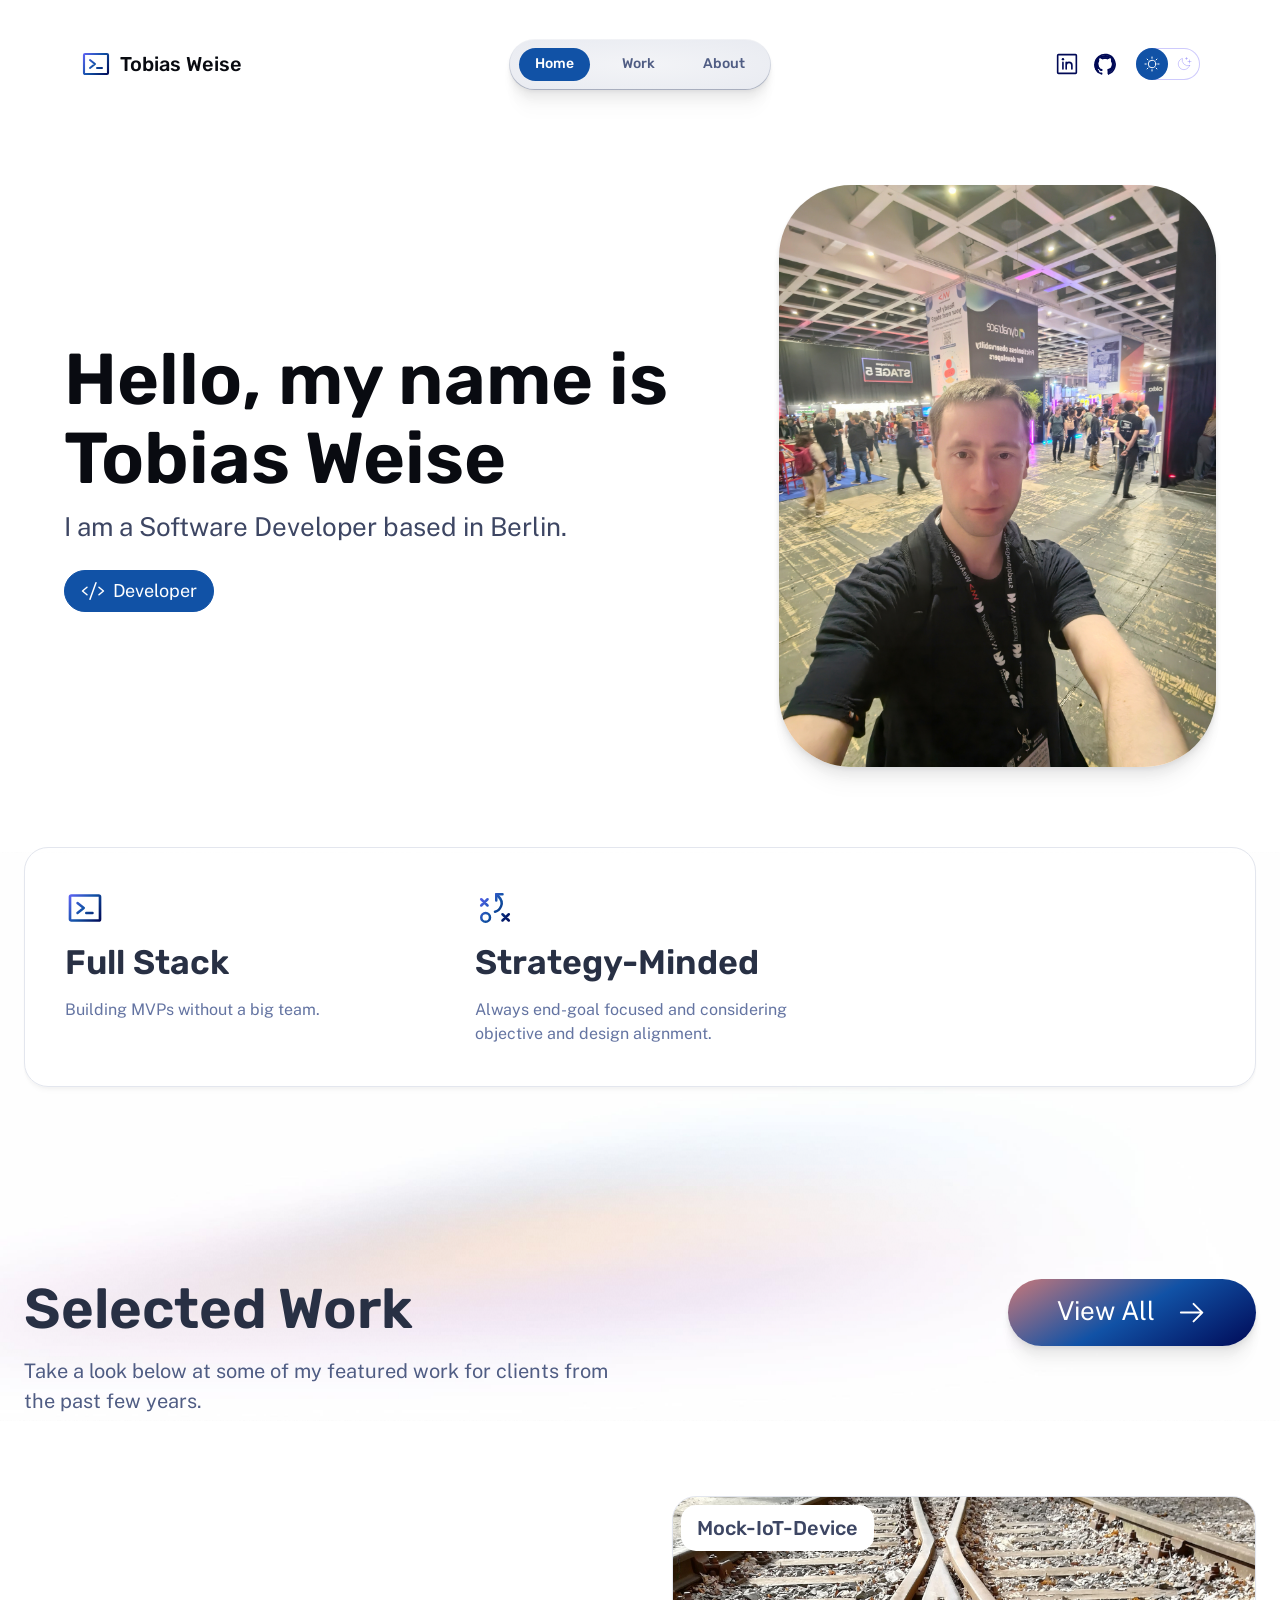
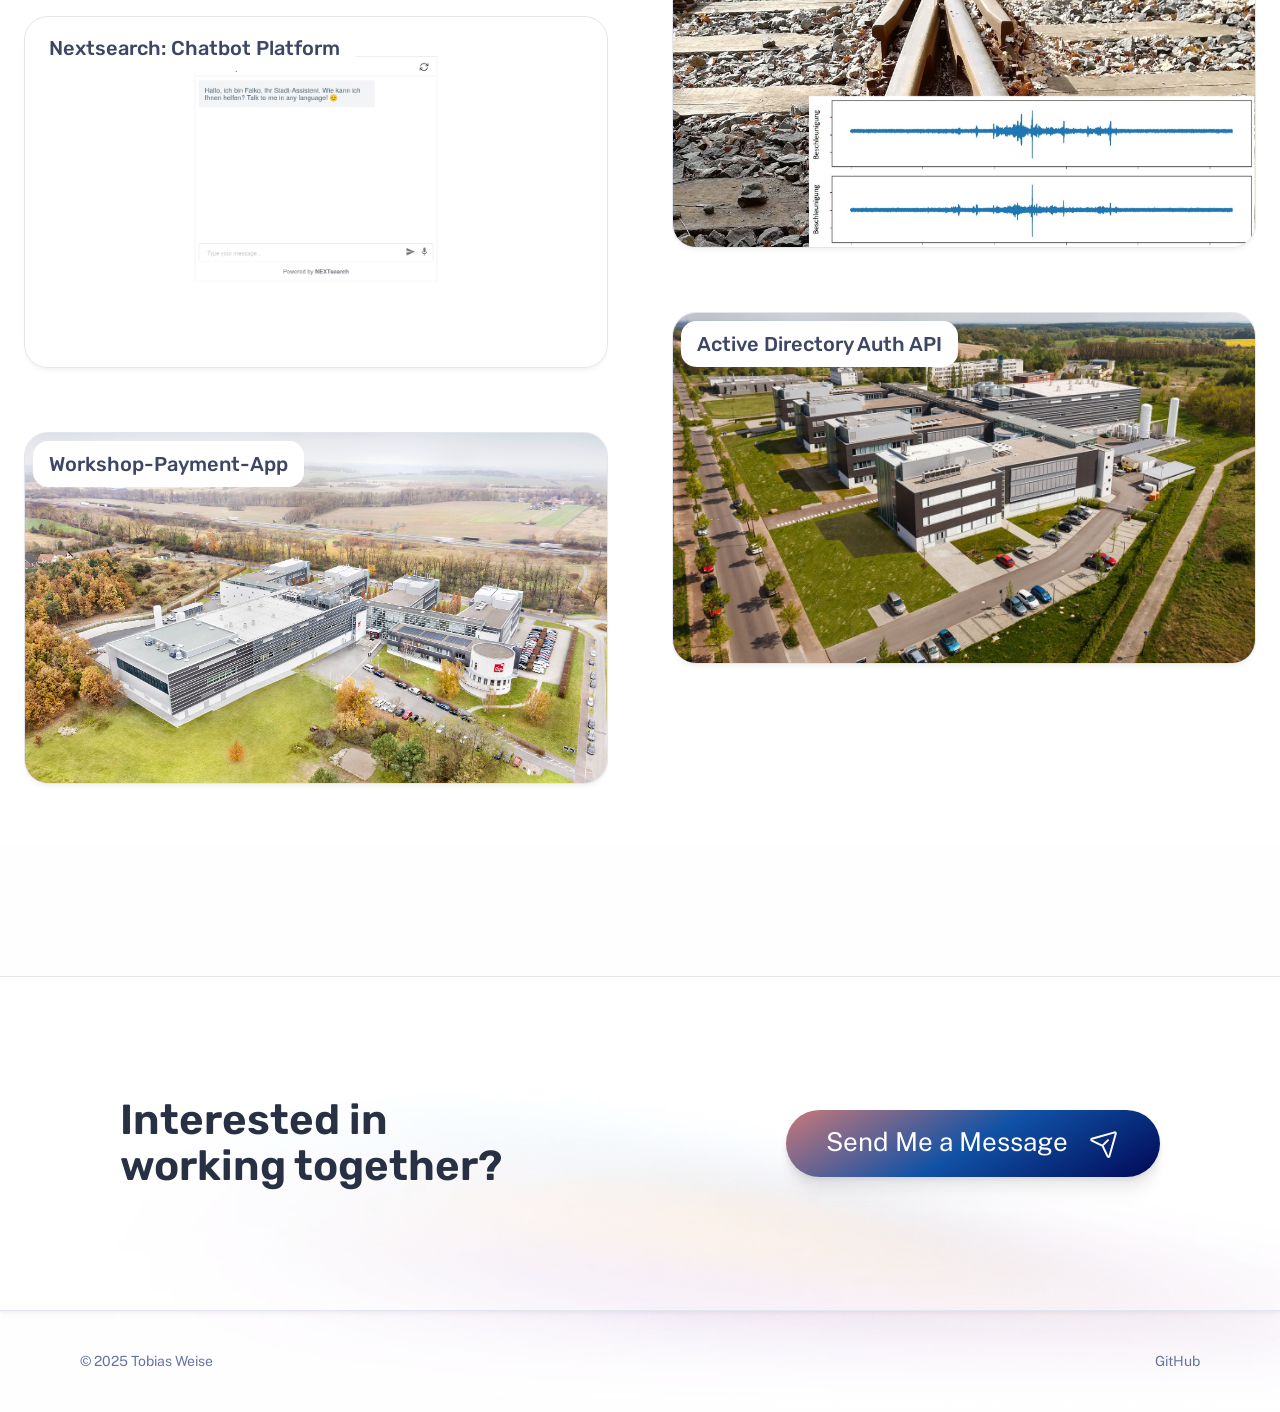
==== commit c03ba34b: "fix" ====
--- a/index.html
+++ b/index.html
@@ -24,18 +24,18 @@
 <style>svg[data-astro-cid-patnjmll]{vertical-align:middle;width:var(--size, 1em);height:var(--size, 1em)}
 .pill[data-astro-cid-2qeywk4b]{display:flex;padding:.5rem 1rem;gap:.5rem;color:var(--accent-text-over);border:1px solid var(--accent-regular);background-color:var(--accent-regular);border-radius:999rem;font-size:var(--text-md);line-height:1.35;white-space:nowrap}
 .box[data-astro-cid-ab4ihpzs]{border:1px solid var(--gray-800);border-radius:.75rem;padding:1.5rem;background-color:var(--gray-999_40);box-shadow:var(--shadow-sm)}.skills[data-astro-cid-ab4ihpzs]{display:flex;flex-direction:column;gap:3rem}.skills[data-astro-cid-ab4ihpzs] h2[data-astro-cid-ab4ihpzs]{font-size:var(--text-lg)}.skills[data-astro-cid-ab4ihpzs] p[data-astro-cid-ab4ihpzs]{color:var(--gray-400)}@media (min-width: 50em){.box[data-astro-cid-ab4ihpzs]{border-radius:1.5rem;padding:2.5rem}.skills[data-astro-cid-ab4ihpzs]{display:grid;grid-template-columns:repeat(3,1fr);gap:5rem}.skills[data-astro-cid-ab4ihpzs] h2[data-astro-cid-ab4ihpzs]{font-size:var(--text-2xl)}}.hero[data-astro-cid-j7pv25f6]{display:flex;flex-direction:column;align-items:center;gap:2rem}.roles[data-astro-cid-j7pv25f6]{display:none}.hero[data-astro-cid-j7pv25f6] img[data-astro-cid-j7pv25f6]{aspect-ratio:5 / 4;object-fit:cover;object-position:top;border-radius:1.5rem;box-shadow:var(--shadow-md)}@media (min-width: 50em){.hero[data-astro-cid-j7pv25f6]{display:grid;grid-template-columns:6fr 4fr;padding-inline:2.5rem;gap:3.75rem}.roles[data-astro-cid-j7pv25f6]{margin-top:.5rem;display:flex;gap:.5rem}.hero[data-astro-cid-j7pv25f6] img[data-astro-cid-j7pv25f6]{aspect-ratio:3 / 4;border-radius:4.5rem;object-fit:cover}}.section[data-astro-cid-j7pv25f6]{display:grid;gap:2rem}.with-background[data-astro-cid-j7pv25f6]{position:relative}.with-background[data-astro-cid-j7pv25f6]:before{--hero-bg: var(--bg-image-subtle-2);content:"";position:absolute;pointer-events:none;left:50%;width:100vw;aspect-ratio:calc(2.25 / var(--bg-scale));top:0;transform:translateY(-75%) translate(-50%);background:url(/assets/backgrounds/noise.png) top center/220px repeat,var(--hero-bg) center center / var(--bg-gradient-size) no-repeat,var(--gray-999);background-blend-mode:overlay,normal,normal,normal;mix-blend-mode:var(--bg-blend-mode);z-index:-1}.with-background[data-astro-cid-j7pv25f6].bg-variant:before{--hero-bg: var(--bg-image-subtle-1)}.section-header[data-astro-cid-j7pv25f6]{justify-self:center;text-align:center;max-width:50ch;font-size:var(--text-md);color:var(--gray-300)}.section-header[data-astro-cid-j7pv25f6] h3[data-astro-cid-j7pv25f6]{font-size:var(--text-2xl)}@media (min-width: 50em){.section[data-astro-cid-j7pv25f6]{grid-template-columns:repeat(4,1fr);grid-template-areas:"header header header header" "gallery gallery gallery gallery";gap:5rem}.section[data-astro-cid-j7pv25f6].with-cta{grid-template-areas:"header header header cta" "gallery gallery gallery gallery"}.section-header[data-astro-cid-j7pv25f6]{grid-area:header;font-size:var(--text-lg)}.section-header[data-astro-cid-j7pv25f6] h3[data-astro-cid-j7pv25f6]{font-size:var(--text-4xl)}.with-cta[data-astro-cid-j7pv25f6] .section-header[data-astro-cid-j7pv25f6]{justify-self:flex-start;text-align:left}.gallery[data-astro-cid-j7pv25f6]{grid-area:gallery}.cta[data-astro-cid-j7pv25f6]{grid-area:cta}}.mention-card[data-astro-cid-j7pv25f6]{display:flex;height:7rem;justify-content:center;align-items:center;text-align:center;border:1px solid var(--gray-800);border-radius:1.5rem;color:var(--gray-300);background:var(--gradient-subtle);box-shadow:var(--shadow-sm)}@media (min-width: 50em){.mention-card[data-astro-cid-j7pv25f6]{border-radius:1.5rem;height:9.5rem}}
-</style></head> <body data-astro-cid-37fxchfa> <div class="stack backgrounds" data-astro-cid-37fxchfa> <nav data-astro-cid-dmqpwcec> <div class="menu-header" data-astro-cid-dmqpwcec> <a href="/" class="site-title" data-astro-cid-dmqpwcec> <svg xmlns="http://www.w3.org/2000/svg" width="40" height="40" viewBox="0 0 256 256" aria-hidden="true" stroke="url(#icon-gradient-2u9fqjatf)" fill="url(#icon-gradient-2u9fqjatf)" style="--size:1.6em" class="astro-patnjmll" data-astro-cid-patnjmll> <g data-astro-cid-patnjmll><path fill="none" stroke-linecap="round" stroke-linejoin="round" stroke-width="16" d="m80 96 40 32-40 32m56 0h40"/><rect width="192" height="160" x="32" y="48" fill="none" stroke-linecap="round" stroke-linejoin="round" stroke-width="16.97" rx="8.5"/></g> <linearGradient id="icon-gradient-2u9fqjatf" x1="23" x2="235" y1="43" y2="202" gradientUnits="userSpaceOnUse" data-astro-cid-patnjmll> <stop stop-color="var(--gradient-stop-1)" data-astro-cid-patnjmll></stop> <stop offset=".5" stop-color="var(--gradient-stop-2)" data-astro-cid-patnjmll></stop> <stop offset="1" stop-color="var(--gradient-stop-3)" data-astro-cid-patnjmll></stop> </linearGradient> </svg> 
+</style></head> <body data-astro-cid-37fxchfa> <div class="stack backgrounds" data-astro-cid-37fxchfa> <nav data-astro-cid-dmqpwcec> <div class="menu-header" data-astro-cid-dmqpwcec> <a href="/" class="site-title" data-astro-cid-dmqpwcec> <svg xmlns="http://www.w3.org/2000/svg" width="40" height="40" viewBox="0 0 256 256" aria-hidden="true" stroke="url(#icon-gradient-3gai5w7mw)" fill="url(#icon-gradient-3gai5w7mw)" style="--size:1.6em" class="astro-patnjmll" data-astro-cid-patnjmll> <g data-astro-cid-patnjmll><path fill="none" stroke-linecap="round" stroke-linejoin="round" stroke-width="16" d="m80 96 40 32-40 32m56 0h40"/><rect width="192" height="160" x="32" y="48" fill="none" stroke-linecap="round" stroke-linejoin="round" stroke-width="16.97" rx="8.5"/></g> <linearGradient id="icon-gradient-3gai5w7mw" x1="23" x2="235" y1="43" y2="202" gradientUnits="userSpaceOnUse" data-astro-cid-patnjmll> <stop stop-color="var(--gradient-stop-1)" data-astro-cid-patnjmll></stop> <stop offset=".5" stop-color="var(--gradient-stop-2)" data-astro-cid-patnjmll></stop> <stop offset="1" stop-color="var(--gradient-stop-3)" data-astro-cid-patnjmll></stop> </linearGradient> </svg> 
 Tobias Weise
 </a> <menu-button data-astro-cid-dmqpwcec="true"> <template data-astro-cid-dmqpwcec> <button class="menu-button" aria-expanded="false" data-astro-cid-dmqpwcec> <span class="sr-only" data-astro-cid-dmqpwcec>Menu</span> <svg xmlns="http://www.w3.org/2000/svg" width="40" height="40" viewBox="0 0 256 256" aria-hidden="true" stroke="currentcolor" fill="currentcolor" class="astro-patnjmll" data-astro-cid-patnjmll> <g data-astro-cid-patnjmll><path stroke-linecap="round" stroke-linejoin="round" stroke-width="16" d="M40 128h176M40 64h176M40 192h176"/></g>  </svg>  </button> </template> </menu-button> </div> <noscript> <ul class="nav-items" data-astro-cid-dmqpwcec> <li data-astro-cid-dmqpwcec> <a aria-current="page" class="link" href="/" data-astro-cid-dmqpwcec> Home </a> </li><li data-astro-cid-dmqpwcec> <a class="link" href="/work/" data-astro-cid-dmqpwcec> Work </a> </li><li data-astro-cid-dmqpwcec> <a class="link" href="/about/" data-astro-cid-dmqpwcec> About </a> </li> </ul> </noscript> <noscript> <div class="menu-footer" data-astro-cid-dmqpwcec> <div class="socials" data-astro-cid-dmqpwcec> <a href="https://www.linkedin.com/in/tobias-weise-dev" class="social" data-astro-cid-dmqpwcec> <span class="sr-only" data-astro-cid-dmqpwcec>LinkedIn</span> <svg xmlns="http://www.w3.org/2000/svg" width="40" height="40" viewBox="0 0 256 256" aria-hidden="true" stroke="currentcolor" fill="currentcolor" class="astro-patnjmll" data-astro-cid-patnjmll> <g data-astro-cid-patnjmll><rect width="184" height="184" x="36" y="36" fill="none" stroke-linecap="round" stroke-linejoin="round" stroke-width="16" rx="8"/><path fill="none" stroke-linecap="round" stroke-linejoin="round" stroke-width="16" d="M120 112v64m-32-64v64m32-36a28 28 0 0 1 56 0v36"/><circle stroke="none" cx="88" cy="80" r="12"/></g>  </svg>  </a><a href="https://github.com/TobiasWeiseX" class="social" data-astro-cid-dmqpwcec> <span class="sr-only" data-astro-cid-dmqpwcec>GitHub</span> <svg xmlns="http://www.w3.org/2000/svg" width="40" height="40" viewBox="0 0 256 256" aria-hidden="true" stroke="currentcolor" fill="currentcolor" class="astro-patnjmll" data-astro-cid-patnjmll> <g data-astro-cid-patnjmll><g stroke-linecap="round" stroke-linejoin="round"><path fill="none" stroke-width="14.7" d="M55.7 167.2c13.9 1 21.3 13.1 22.2 14.6 4.2 7.2 10.4 9.6 18.3 7.1l1.1-3.4a60.3 60.3 0 0 1-25.8-11.9c-12-10.1-18-25.6-18-46.3"/><path fill="none" stroke-width="16" d="M61.4 205.1a24.5 24.5 0 0 1-3-6.1c-3.2-7.9-7.1-10.6-7.8-11.1l-1-.6c-2.4-1.6-9.5-6.5-7.2-13.9 1.4-4.5 6-7.2 12.3-7.2h.8c4 .3 7.6 1.5 10.7 3.2-9.1-10.1-13.6-24.3-13.6-42.3 0-11.3 3.5-21.7 10.1-30.4A46.7 46.7 0 0 1 65 67.3a8.3 8.3 0 0 1 5-4.7c2.8-.9 13.3-2.7 33.2 9.9a105 105 0 0 1 50.5 0c19.9-12.6 30.4-10.8 33.2-9.9 2.3.7 4.1 2.4 5 4.7 5 12.7 4 23.2 2.6 29.4 6.7 8.7 10 18.9 10 30.4 0 42.6-25.8 54.7-43.6 58.7 1.4 4.1 2.2 8.8 2.2 13.7l-.1 23.4v2.3"/><path fill="none" stroke-width="16" d="M160.9 185.7c1.4 4.1 2.2 8.8 2.2 13.7l-.1 23.4v2.3A98.6 98.6 0 1 0 61.4 205c-1.4-2.1-11.3-17.5-11.8-17.8-2.4-1.6-9.5-6.5-7.2-13.9 1.4-4.5 6-7.2 12.3-7.2h.8c4 .3 7.6 1.5 10.7 3.2-9.1-10.1-13.6-24.3-13.6-42.3 0-11.3 3.5-21.7 10.1-30.4A46.4 46.4 0 0 1 65 67.3a8.3 8.3 0 0 1 5-4.7c2.8-.9 13.3-2.7 33.2 9.9a105 105 0 0 1 50.5 0c19.9-12.6 30.4-10.8 33.2-9.9 2.3.7 4.1 2.4 5 4.7 5 12.7 4 23.2 2.6 29.4 6.7 8.7 10 18.9 10 30.4.1 42.6-25.8 54.7-43.6 58.6z"/><path fill="none" stroke-width="18.7" d="m170.1 203.3 17.3-12 17.2-18.7 9.5-26.6v-27.9l-9.5-27.5" /><path fill="none" stroke-width="22.7" d="m92.1 57.3 23.3-4.6 18.7-1.4 29.3 5.4m-110 32.6-8 16-4 21.4.6 20.3 3.4 13" /><path fill="none" stroke-width="13.3" d="M28.8 133a100 100 0 0 0 66.9 94.4v-8.7c-22.4 1.8-33-11.5-35.6-19.8-3.4-8.6-7.8-11.4-8.5-11.8"/></g></g>  </svg>  </a> </div> </div> </noscript> <div id="menu-content" hidden data-astro-cid-dmqpwcec> <ul class="nav-items" data-astro-cid-dmqpwcec> <li data-astro-cid-dmqpwcec> <a aria-current="page" class="link" href="/" data-astro-cid-dmqpwcec> Home </a> </li><li data-astro-cid-dmqpwcec> <a class="link" href="/work/" data-astro-cid-dmqpwcec> Work </a> </li><li data-astro-cid-dmqpwcec> <a class="link" href="/about/" data-astro-cid-dmqpwcec> About </a> </li> </ul> <div class="menu-footer" data-astro-cid-dmqpwcec> <div class="socials" data-astro-cid-dmqpwcec> <a href="https://www.linkedin.com/in/tobias-weise-dev" class="social" data-astro-cid-dmqpwcec> <span class="sr-only" data-astro-cid-dmqpwcec>LinkedIn</span> <svg xmlns="http://www.w3.org/2000/svg" width="40" height="40" viewBox="0 0 256 256" aria-hidden="true" stroke="currentcolor" fill="currentcolor" class="astro-patnjmll" data-astro-cid-patnjmll> <g data-astro-cid-patnjmll><rect width="184" height="184" x="36" y="36" fill="none" stroke-linecap="round" stroke-linejoin="round" stroke-width="16" rx="8"/><path fill="none" stroke-linecap="round" stroke-linejoin="round" stroke-width="16" d="M120 112v64m-32-64v64m32-36a28 28 0 0 1 56 0v36"/><circle stroke="none" cx="88" cy="80" r="12"/></g>  </svg>  </a><a href="https://github.com/TobiasWeiseX" class="social" data-astro-cid-dmqpwcec> <span class="sr-only" data-astro-cid-dmqpwcec>GitHub</span> <svg xmlns="http://www.w3.org/2000/svg" width="40" height="40" viewBox="0 0 256 256" aria-hidden="true" stroke="currentcolor" fill="currentcolor" class="astro-patnjmll" data-astro-cid-patnjmll> <g data-astro-cid-patnjmll><g stroke-linecap="round" stroke-linejoin="round"><path fill="none" stroke-width="14.7" d="M55.7 167.2c13.9 1 21.3 13.1 22.2 14.6 4.2 7.2 10.4 9.6 18.3 7.1l1.1-3.4a60.3 60.3 0 0 1-25.8-11.9c-12-10.1-18-25.6-18-46.3"/><path fill="none" stroke-width="16" d="M61.4 205.1a24.5 24.5 0 0 1-3-6.1c-3.2-7.9-7.1-10.6-7.8-11.1l-1-.6c-2.4-1.6-9.5-6.5-7.2-13.9 1.4-4.5 6-7.2 12.3-7.2h.8c4 .3 7.6 1.5 10.7 3.2-9.1-10.1-13.6-24.3-13.6-42.3 0-11.3 3.5-21.7 10.1-30.4A46.7 46.7 0 0 1 65 67.3a8.3 8.3 0 0 1 5-4.7c2.8-.9 13.3-2.7 33.2 9.9a105 105 0 0 1 50.5 0c19.9-12.6 30.4-10.8 33.2-9.9 2.3.7 4.1 2.4 5 4.7 5 12.7 4 23.2 2.6 29.4 6.7 8.7 10 18.9 10 30.4 0 42.6-25.8 54.7-43.6 58.7 1.4 4.1 2.2 8.8 2.2 13.7l-.1 23.4v2.3"/><path fill="none" stroke-width="16" d="M160.9 185.7c1.4 4.1 2.2 8.8 2.2 13.7l-.1 23.4v2.3A98.6 98.6 0 1 0 61.4 205c-1.4-2.1-11.3-17.5-11.8-17.8-2.4-1.6-9.5-6.5-7.2-13.9 1.4-4.5 6-7.2 12.3-7.2h.8c4 .3 7.6 1.5 10.7 3.2-9.1-10.1-13.6-24.3-13.6-42.3 0-11.3 3.5-21.7 10.1-30.4A46.4 46.4 0 0 1 65 67.3a8.3 8.3 0 0 1 5-4.7c2.8-.9 13.3-2.7 33.2 9.9a105 105 0 0 1 50.5 0c19.9-12.6 30.4-10.8 33.2-9.9 2.3.7 4.1 2.4 5 4.7 5 12.7 4 23.2 2.6 29.4 6.7 8.7 10 18.9 10 30.4.1 42.6-25.8 54.7-43.6 58.6z"/><path fill="none" stroke-width="18.7" d="m170.1 203.3 17.3-12 17.2-18.7 9.5-26.6v-27.9l-9.5-27.5" /><path fill="none" stroke-width="22.7" d="m92.1 57.3 23.3-4.6 18.7-1.4 29.3 5.4m-110 32.6-8 16-4 21.4.6 20.3 3.4 13" /><path fill="none" stroke-width="13.3" d="M28.8 133a100 100 0 0 0 66.9 94.4v-8.7c-22.4 1.8-33-11.5-35.6-19.8-3.4-8.6-7.8-11.4-8.5-11.8"/></g></g>  </svg>  </a> </div> <div class="theme-toggle" data-astro-cid-dmqpwcec> <theme-toggle data-astro-cid-x3pjskd3="true"> <button data-astro-cid-x3pjskd3> <span class="sr-only" data-astro-cid-x3pjskd3>Dark theme</span> <span class="icon light" data-astro-cid-x3pjskd3><svg xmlns="http://www.w3.org/2000/svg" width="40" height="40" viewBox="0 0 256 256" aria-hidden="true" stroke="currentcolor" fill="currentcolor" class="astro-patnjmll" data-astro-cid-patnjmll> <g data-astro-cid-patnjmll><circle cx="128" cy="128" r="60" fill="none" stroke-linecap="round" stroke-linejoin="round" stroke-width="16"/><path fill="none" stroke-linecap="round" stroke-linejoin="round" stroke-width="16" d="M128 36V16M63 63 49 49m-13 79H16m47 65-14 14m79 13v20m65-47 14 14m13-79h20m-47-65 14-14"/></g>  </svg> </span> <span class="icon dark" data-astro-cid-x3pjskd3><svg xmlns="http://www.w3.org/2000/svg" width="40" height="40" viewBox="0 0 256 256" aria-hidden="true" stroke="currentcolor" fill="currentcolor" class="astro-patnjmll" data-astro-cid-patnjmll> <g data-astro-cid-patnjmll><path fill="none" stroke-linecap="round" stroke-linejoin="round" stroke-width="16" d="M216 112V64m24 24h-48m-24-64v32m16-16h-32m65 113A92 92 0 0 1 103 39h0a92 92 0 1 0 114 114Z"/></g>  </svg> </span> </button> </theme-toggle>  <script type="module">class n extends HTMLElement{constructor(){super();const e=this.querySelector("button"),t=s=>{document.documentElement.classList[s?"add":"remove"]("theme-dark"),e.setAttribute("aria-pressed",String(s))};e.addEventListener("click",()=>t(!this.isDark())),t(this.isDark())}isDark(){return document.documentElement.classList.contains("theme-dark")}}customElements.define("theme-toggle",n);</script> </div> </div> </div> </nav> <script type="module">class i extends HTMLElement{constructor(){super(),this.appendChild(this.querySelector("template").content.cloneNode(!0));const n=this.querySelector("button"),t=document.getElementById("menu-content");t.hidden=!0,t.classList.add("menu-content");const d=e=>{n.setAttribute("aria-expanded",e?"true":"false"),t.hidden=!e};n.addEventListener("click",()=>d(t.hidden));const s=e=>{d(e.matches),n.hidden=e.matches},c=window.matchMedia("(min-width: 50em)");s(c),c.addEventListener("change",s)}}customElements.define("menu-button",i);</script>   <div class="stack gap-20 lg:gap-48" data-astro-cid-j7pv25f6> <div class="wrapper stack gap-8 lg:gap-20" data-astro-cid-j7pv25f6> <header class="hero" data-astro-cid-j7pv25f6> <div class="hero stack gap-4 start" data-astro-cid-bbe6dxrz> <div class="stack gap-2" data-astro-cid-bbe6dxrz> <h1 class="title" data-astro-cid-bbe6dxrz>Hello, my name is Tobias Weise</h1> <p class="tagline" data-astro-cid-bbe6dxrz>I am a Software Developer based in Berlin.</p> </div>  <div class="roles" data-astro-cid-j7pv25f6> <div class="pill" data-astro-cid-2qeywk4b><svg xmlns="http://www.w3.org/2000/svg" width="40" height="40" viewBox="0 0 256 256" aria-hidden="true" stroke="currentcolor" fill="currentcolor" style="--size:1.33em" class="astro-patnjmll" data-astro-cid-patnjmll> <g data-astro-cid-patnjmll><path fill="none" stroke-linecap="round" stroke-linejoin="round" stroke-width="16" d="m64 88-48 40 48 40m128-80 48 40-48 40M160 40 96 216"/></g>  </svg>  Developer</div>  <!--
 						<Pill><Icon icon="microphone-stage" size="1.33em" /> Speaker</Pill>
 						<Pill><Icon icon="pencil-line" size="1.33em" /> Writer</Pill>
-						--> </div>  </div>  <img alt="Tobias Weise smiling" width="480" height="620" src="/assets/portrait.jpg" data-astro-cid-j7pv25f6> </header> <section class="box skills" data-astro-cid-ab4ihpzs> <div class="stack gap-2 lg:gap-4" data-astro-cid-ab4ihpzs> <svg xmlns="http://www.w3.org/2000/svg" width="40" height="40" viewBox="0 0 256 256" aria-hidden="true" stroke="url(#icon-gradient-3sqb1a8v)" fill="url(#icon-gradient-3sqb1a8v)" style="--size:2.5rem" class="astro-patnjmll" data-astro-cid-patnjmll> <g data-astro-cid-patnjmll><path fill="none" stroke-linecap="round" stroke-linejoin="round" stroke-width="16" d="m80 96 40 32-40 32m56 0h40"/><rect width="192" height="160" x="32" y="48" fill="none" stroke-linecap="round" stroke-linejoin="round" stroke-width="16.97" rx="8.5"/></g> <linearGradient id="icon-gradient-3sqb1a8v" x1="23" x2="235" y1="43" y2="202" gradientUnits="userSpaceOnUse" data-astro-cid-patnjmll> <stop stop-color="var(--gradient-stop-1)" data-astro-cid-patnjmll></stop> <stop offset=".5" stop-color="var(--gradient-stop-2)" data-astro-cid-patnjmll></stop> <stop offset="1" stop-color="var(--gradient-stop-3)" data-astro-cid-patnjmll></stop> </linearGradient> </svg>  <h2 data-astro-cid-ab4ihpzs>Full Stack</h2> <p data-astro-cid-ab4ihpzs>Building MVPs without a big team.</p> </div> <!--
+						--> </div>  </div>  <img alt="Tobias Weise smiling" width="480" height="620" src="/assets/portrait.jpg" data-astro-cid-j7pv25f6> </header> <section class="box skills" data-astro-cid-ab4ihpzs> <div class="stack gap-2 lg:gap-4" data-astro-cid-ab4ihpzs> <svg xmlns="http://www.w3.org/2000/svg" width="40" height="40" viewBox="0 0 256 256" aria-hidden="true" stroke="url(#icon-gradient-1n7auy6qw)" fill="url(#icon-gradient-1n7auy6qw)" style="--size:2.5rem" class="astro-patnjmll" data-astro-cid-patnjmll> <g data-astro-cid-patnjmll><path fill="none" stroke-linecap="round" stroke-linejoin="round" stroke-width="16" d="m80 96 40 32-40 32m56 0h40"/><rect width="192" height="160" x="32" y="48" fill="none" stroke-linecap="round" stroke-linejoin="round" stroke-width="16.97" rx="8.5"/></g> <linearGradient id="icon-gradient-1n7auy6qw" x1="23" x2="235" y1="43" y2="202" gradientUnits="userSpaceOnUse" data-astro-cid-patnjmll> <stop stop-color="var(--gradient-stop-1)" data-astro-cid-patnjmll></stop> <stop offset=".5" stop-color="var(--gradient-stop-2)" data-astro-cid-patnjmll></stop> <stop offset="1" stop-color="var(--gradient-stop-3)" data-astro-cid-patnjmll></stop> </linearGradient> </svg>  <h2 data-astro-cid-ab4ihpzs>Full Stack</h2> <p data-astro-cid-ab4ihpzs>Building MVPs without a big team.</p> </div> <!--
 	<div class="stack gap-2 lg:gap-4">
 		<Icon icon="trophy" color="var(--accent-regular)" size="2.5rem" gradient />
 		<h2>Industry Leader</h2>
 		<p>Neque viverra justo nec ultrices dui. Est ultricies integer quis auctor elit.</p>
 	</div>
-	--> <div class="stack gap-2 lg:gap-4" data-astro-cid-ab4ihpzs> <svg xmlns="http://www.w3.org/2000/svg" width="40" height="40" viewBox="0 0 256 256" aria-hidden="true" stroke="url(#icon-gradient-mtnkga1e)" fill="url(#icon-gradient-mtnkga1e)" style="--size:2.5rem" class="astro-patnjmll" data-astro-cid-patnjmll> <g data-astro-cid-patnjmll><circle cx="68" cy="188" r="28" fill="none" stroke-linecap="round" stroke-linejoin="round" stroke-width="16"/><path fill="none" stroke-linecap="round" stroke-linejoin="round" stroke-width="16" d="m40 72 40 40m0-40-40 40m136 56 40 40m0-40-40 40M136 80V40h40"/><path fill="none" stroke-linecap="round" stroke-linejoin="round" stroke-width="16" d="m136 40 16 16c40 40 8 88-24 96"/></g> <linearGradient id="icon-gradient-mtnkga1e" x1="23" x2="235" y1="43" y2="202" gradientUnits="userSpaceOnUse" data-astro-cid-patnjmll> <stop stop-color="var(--gradient-stop-1)" data-astro-cid-patnjmll></stop> <stop offset=".5" stop-color="var(--gradient-stop-2)" data-astro-cid-patnjmll></stop> <stop offset="1" stop-color="var(--gradient-stop-3)" data-astro-cid-patnjmll></stop> </linearGradient> </svg>  <h2 data-astro-cid-ab4ihpzs>Strategy-Minded</h2> <p data-astro-cid-ab4ihpzs>Always end-goal focused and considering objective and design alignment.</p> </div> </section>  </div> <main class="wrapper stack gap-20 lg:gap-48" data-astro-cid-j7pv25f6> <section class="section with-background with-cta" data-astro-cid-j7pv25f6> <header class="section-header stack gap-2 lg:gap-4" data-astro-cid-j7pv25f6> <h3 data-astro-cid-j7pv25f6>Selected Work</h3> <p data-astro-cid-j7pv25f6>Take a look below at some of my featured work for clients from the past few years.</p> </header> <div class="gallery" data-astro-cid-j7pv25f6> <ul class="grid offset" data-astro-cid-vc5tsdmu> <li data-astro-cid-j7pv25f6> <a class="card" href="/work/0_nextsearch" data-astro-cid-lgkm4u2a> <span class="title" data-astro-cid-lgkm4u2a>Nextsearch: Chatbot Platform</span> <img src="/assets/falkensee_nextsearch.png" alt="A bright" loading="lazy" decoding="async" data-astro-cid-lgkm4u2a> </a>  </li><li data-astro-cid-j7pv25f6> <a class="card" href="/work/1_mock_iot_device" data-astro-cid-lgkm4u2a> <span class="title" data-astro-cid-lgkm4u2a>Mock-IoT-Device</span> <img src="/assets/image-2000-1f3a72b1abcae13369ba96bc88f1ad0c.jpeg" alt="A bright pink sheet of paper used to wrap flowers curves in front of rich blue background" loading="lazy" decoding="async" data-astro-cid-lgkm4u2a> </a>  </li><li data-astro-cid-j7pv25f6> <a class="card" href="/work/2_payview" data-astro-cid-lgkm4u2a> <span class="title" data-astro-cid-lgkm4u2a>Workshop-Payment-App</span> <img src="/assets/211115_14_21_25.jpg" alt="A bright" loading="lazy" decoding="async" data-astro-cid-lgkm4u2a> </a>  </li><li data-astro-cid-j7pv25f6> <a class="card" href="/work/3_restldapapi" data-astro-cid-lgkm4u2a> <span class="title" data-astro-cid-lgkm4u2a>Active Directory Auth API</span> <img src="/assets/csm_About-us2_546b03412f.jpg" alt="The IHP building near Frankfurt Oder" loading="lazy" decoding="async" data-astro-cid-lgkm4u2a> </a>  </li> </ul>  </div> <div class="cta" data-astro-cid-j7pv25f6> <a href="/work/" data-astro-cid-balv45lp>
+	--> <div class="stack gap-2 lg:gap-4" data-astro-cid-ab4ihpzs> <svg xmlns="http://www.w3.org/2000/svg" width="40" height="40" viewBox="0 0 256 256" aria-hidden="true" stroke="url(#icon-gradient-28rsatt4y)" fill="url(#icon-gradient-28rsatt4y)" style="--size:2.5rem" class="astro-patnjmll" data-astro-cid-patnjmll> <g data-astro-cid-patnjmll><circle cx="68" cy="188" r="28" fill="none" stroke-linecap="round" stroke-linejoin="round" stroke-width="16"/><path fill="none" stroke-linecap="round" stroke-linejoin="round" stroke-width="16" d="m40 72 40 40m0-40-40 40m136 56 40 40m0-40-40 40M136 80V40h40"/><path fill="none" stroke-linecap="round" stroke-linejoin="round" stroke-width="16" d="m136 40 16 16c40 40 8 88-24 96"/></g> <linearGradient id="icon-gradient-28rsatt4y" x1="23" x2="235" y1="43" y2="202" gradientUnits="userSpaceOnUse" data-astro-cid-patnjmll> <stop stop-color="var(--gradient-stop-1)" data-astro-cid-patnjmll></stop> <stop offset=".5" stop-color="var(--gradient-stop-2)" data-astro-cid-patnjmll></stop> <stop offset="1" stop-color="var(--gradient-stop-3)" data-astro-cid-patnjmll></stop> </linearGradient> </svg>  <h2 data-astro-cid-ab4ihpzs>Strategy-Minded</h2> <p data-astro-cid-ab4ihpzs>Always end-goal focused and considering objective and design alignment.</p> </div> </section>  </div> <main class="wrapper stack gap-20 lg:gap-48" data-astro-cid-j7pv25f6> <section class="section with-background with-cta" data-astro-cid-j7pv25f6> <header class="section-header stack gap-2 lg:gap-4" data-astro-cid-j7pv25f6> <h3 data-astro-cid-j7pv25f6>Selected Work</h3> <p data-astro-cid-j7pv25f6>Take a look below at some of my featured work for clients from the past few years.</p> </header> <div class="gallery" data-astro-cid-j7pv25f6> <ul class="grid offset" data-astro-cid-vc5tsdmu> <li data-astro-cid-j7pv25f6> <a class="card" href="/work/0_nextsearch" data-astro-cid-lgkm4u2a> <span class="title" data-astro-cid-lgkm4u2a>Nextsearch: Chatbot Platform</span> <img src="/assets/falkensee_nextsearch.png" alt="A bright" loading="lazy" decoding="async" data-astro-cid-lgkm4u2a> </a>  </li><li data-astro-cid-j7pv25f6> <a class="card" href="/work/1_mock_iot_device" data-astro-cid-lgkm4u2a> <span class="title" data-astro-cid-lgkm4u2a>Mock-IoT-Device</span> <img src="/assets/image-2000-1f3a72b1abcae13369ba96bc88f1ad0c.jpeg" alt="A bright pink sheet of paper used to wrap flowers curves in front of rich blue background" loading="lazy" decoding="async" data-astro-cid-lgkm4u2a> </a>  </li><li data-astro-cid-j7pv25f6> <a class="card" href="/work/2_payview" data-astro-cid-lgkm4u2a> <span class="title" data-astro-cid-lgkm4u2a>Workshop-Payment-App</span> <img src="/assets/211115_14_21_25.jpg" alt="A bright" loading="lazy" decoding="async" data-astro-cid-lgkm4u2a> </a>  </li><li data-astro-cid-j7pv25f6> <a class="card" href="/work/3_restldapapi" data-astro-cid-lgkm4u2a> <span class="title" data-astro-cid-lgkm4u2a>Active Directory Auth API</span> <img src="/assets/csm_About-us2_546b03412f.jpg" alt="The IHP building near Frankfurt Oder" loading="lazy" decoding="async" data-astro-cid-lgkm4u2a> </a>  </li> </ul>  </div> <div class="cta" data-astro-cid-j7pv25f6> <a href="/work/" data-astro-cid-balv45lp>
 View All
 <svg xmlns="http://www.w3.org/2000/svg" width="40" height="40" viewBox="0 0 256 256" aria-hidden="true" stroke="currentcolor" fill="currentcolor" style="--size:1.2em" class="astro-patnjmll" data-astro-cid-patnjmll> <g data-astro-cid-patnjmll><path fill="none" stroke-linecap="round" stroke-linejoin="round" stroke-width="16" d="M40 128h176m-72-72 72 72-72 72"/></g>  </svg>  </a>  </div> </section> <!--
 
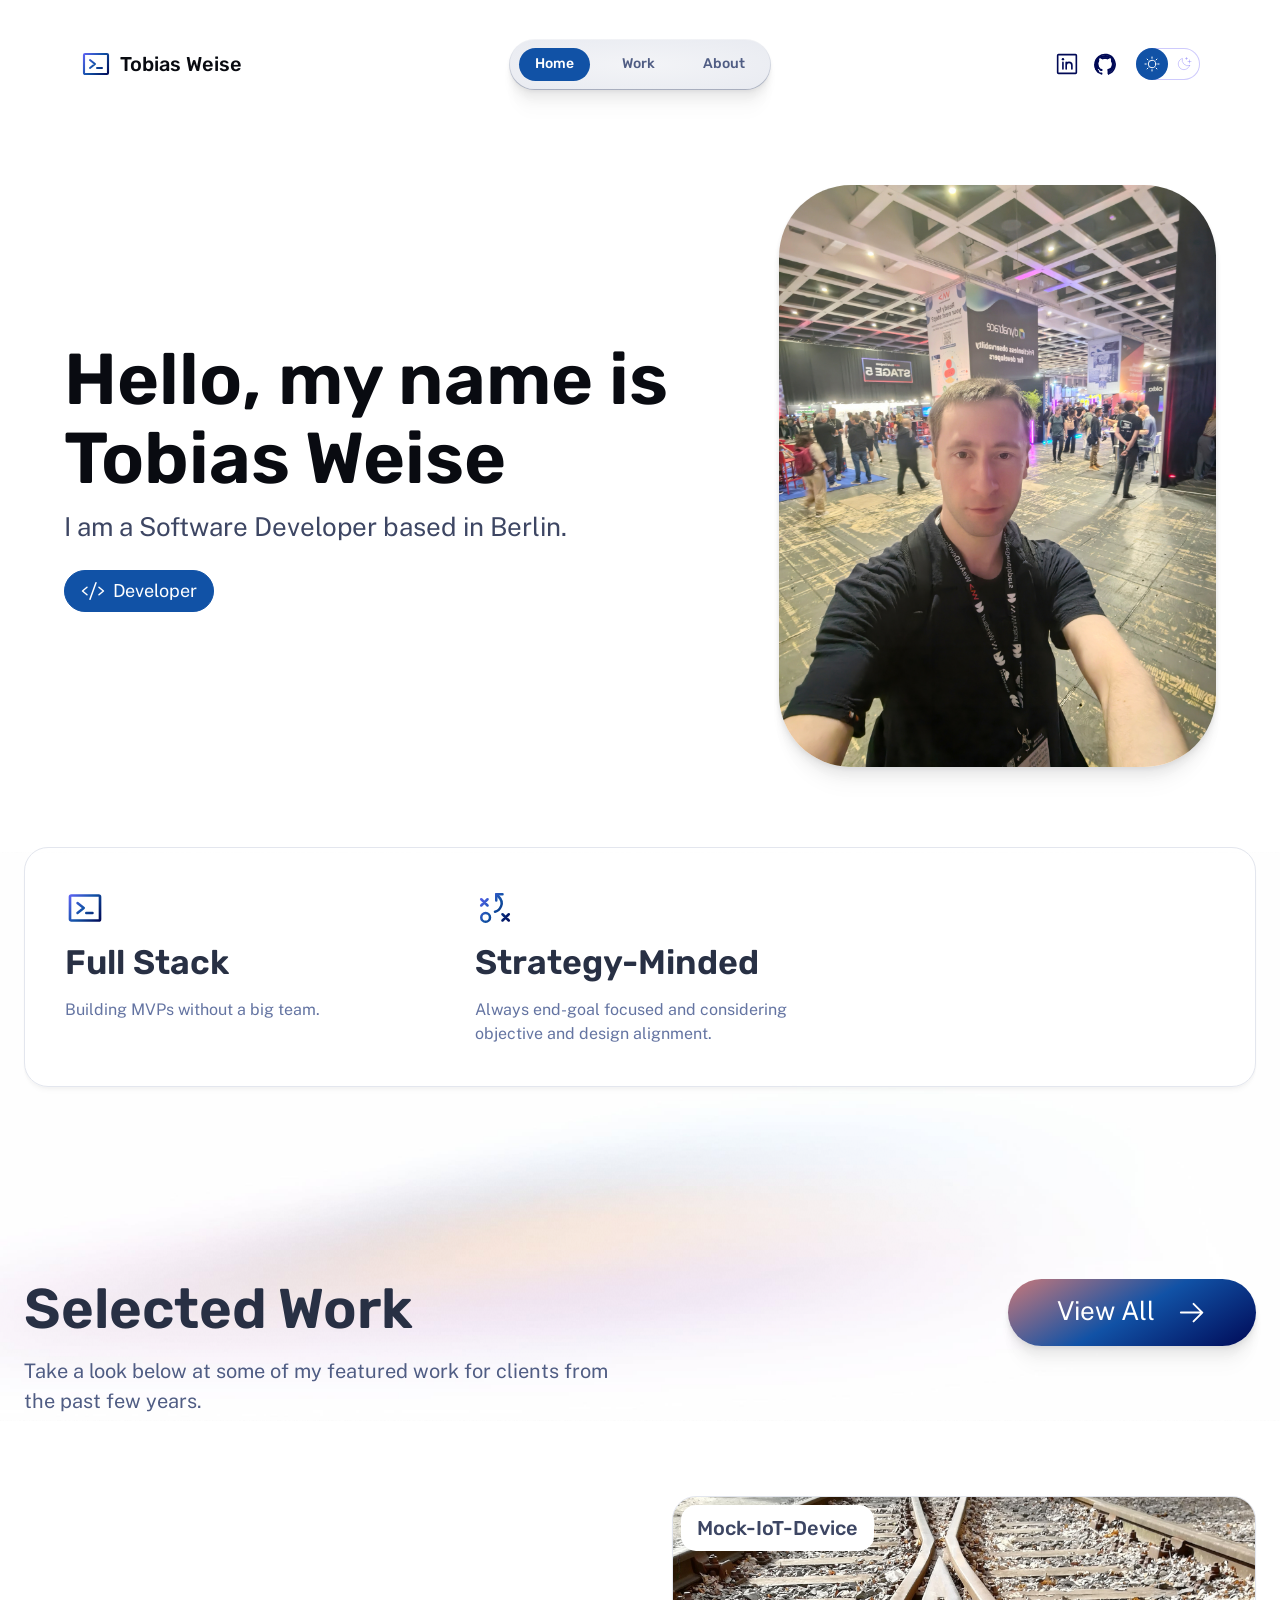
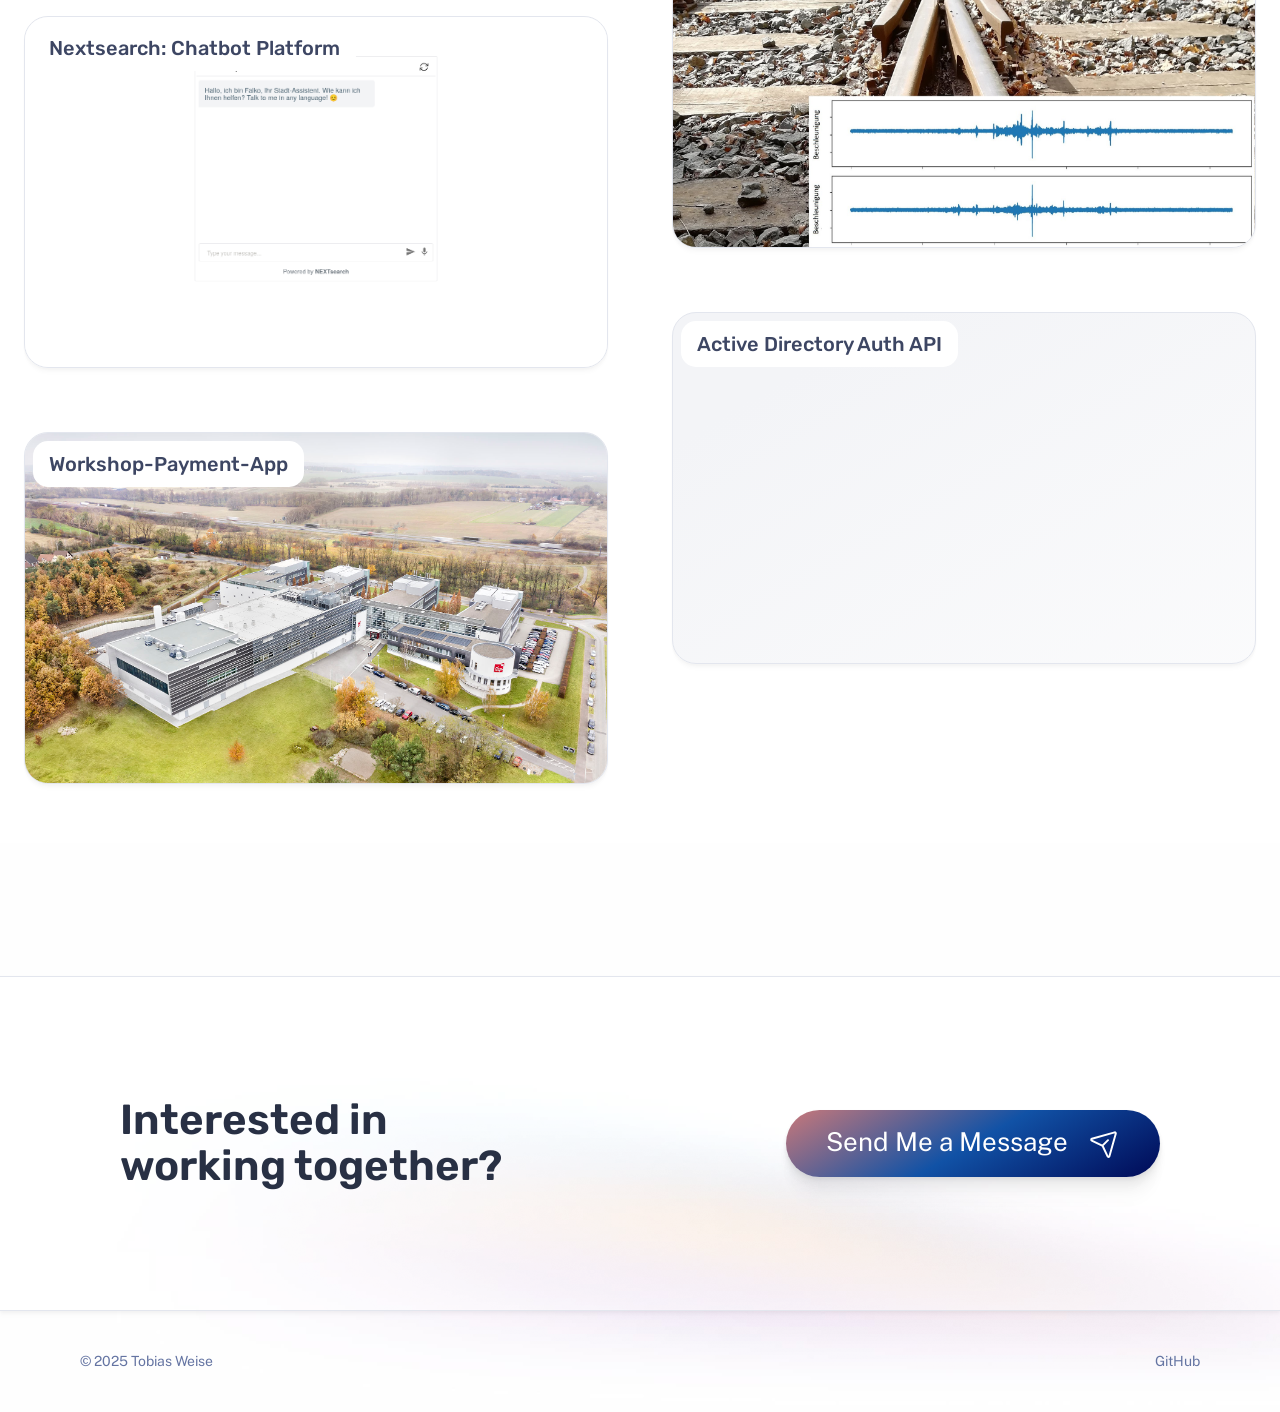
==== commit 1e72a894: "css fix" ====
--- a/index.html
+++ b/index.html
@@ -20,7 +20,7 @@
 </script><style>a[data-astro-cid-balv45lp]{position:relative;display:flex;place-content:center;text-align:center;padding:.56em 2em;gap:.8em;color:var(--accent-text-over);text-decoration:none;line-height:1.1;border-radius:999rem;overflow:hidden;background:var(--gradient-accent-orange);box-shadow:var(--shadow-md);white-space:nowrap}@media (min-width: 20em){a[data-astro-cid-balv45lp]{font-size:var(--text-lg)}}a[data-astro-cid-balv45lp]:after{content:"";position:absolute;inset:0;pointer-events:none;transition:background-color var(--theme-transition);mix-blend-mode:overlay}a[data-astro-cid-balv45lp]:focus:after,a[data-astro-cid-balv45lp]:hover:after{background-color:hsla(var(--gray-999-basis),.3)}@media (min-width: 50em){a[data-astro-cid-balv45lp]{padding:1.125rem 2.5rem;font-size:var(--text-xl)}}aside[data-astro-cid-rcdzuq3a]{display:flex;flex-direction:column;align-items:center;gap:3rem;border-top:1px solid var(--gray-800);border-bottom:1px solid var(--gray-800);padding:5rem 1.5rem;background-color:var(--gray-999_40);box-shadow:var(--shadow-sm)}h2[data-astro-cid-rcdzuq3a]{font-size:var(--text-xl);text-align:center;max-width:15ch}@media (min-width: 50em){aside[data-astro-cid-rcdzuq3a]{padding:7.5rem;flex-direction:row;flex-wrap:wrap;justify-content:space-between}h2[data-astro-cid-rcdzuq3a]{font-size:var(--text-3xl);text-align:left}}
 .grid[data-astro-cid-vc5tsdmu]{display:grid;grid-auto-rows:1fr;gap:1rem;list-style:none;padding:0}.grid[data-astro-cid-vc5tsdmu].small{grid-template-columns:1fr 1fr;gap:1.5rem}.grid[data-astro-cid-vc5tsdmu].small>:last-child:nth-child(odd){grid-column:1 / 3}@media (min-width: 50em){.grid[data-astro-cid-vc5tsdmu]{grid-template-columns:1fr 1fr;gap:4rem}.grid[data-astro-cid-vc5tsdmu].offset{--row-offset: 7.5rem;padding-bottom:var(--row-offset)}.grid[data-astro-cid-vc5tsdmu].offset>:nth-child(odd){transform:translateY(var(--row-offset))}.grid[data-astro-cid-vc5tsdmu].offset>:last-child:nth-child(odd){grid-column:2 / 3;transform:none}.grid[data-astro-cid-vc5tsdmu].small{display:flex;flex-wrap:wrap;justify-content:center;gap:2rem}.grid[data-astro-cid-vc5tsdmu].small>*{flex-basis:20rem}}.card[data-astro-cid-lgkm4u2a]{display:grid;grid-template:auto 1fr / auto 1fr;height:11rem;background:var(--gradient-subtle);border:1px solid var(--gray-800);border-radius:.75rem;overflow:hidden;box-shadow:var(--shadow-sm);text-decoration:none;font-family:var(--font-brand);font-size:var(--text-lg);font-weight:500;transition:box-shadow var(--theme-transition)}.card[data-astro-cid-lgkm4u2a]:hover{box-shadow:var(--shadow-md)}.title[data-astro-cid-lgkm4u2a]{grid-area:1 / 1 / 2 / 2;z-index:1;margin:.5rem;padding:.5rem 1rem;background:var(--gray-999);color:var(--gray-200);border-radius:.375rem}img[data-astro-cid-lgkm4u2a]{grid-area:1 / 1 / 3 / 3;width:100%;height:100%;object-fit:cover}@media (min-width: 50em){.card[data-astro-cid-lgkm4u2a]{height:22rem;border-radius:1.5rem}.title[data-astro-cid-lgkm4u2a]{border-radius:.9375rem}}
 </style>
-<link rel="stylesheet" href="/_astro/about.CMsOCZdd.css">
+<link rel="stylesheet" href="./_astro/about.CMsOCZdd.css">
 <style>svg[data-astro-cid-patnjmll]{vertical-align:middle;width:var(--size, 1em);height:var(--size, 1em)}
 .pill[data-astro-cid-2qeywk4b]{display:flex;padding:.5rem 1rem;gap:.5rem;color:var(--accent-text-over);border:1px solid var(--accent-regular);background-color:var(--accent-regular);border-radius:999rem;font-size:var(--text-md);line-height:1.35;white-space:nowrap}
 .box[data-astro-cid-ab4ihpzs]{border:1px solid var(--gray-800);border-radius:.75rem;padding:1.5rem;background-color:var(--gray-999_40);box-shadow:var(--shadow-sm)}.skills[data-astro-cid-ab4ihpzs]{display:flex;flex-direction:column;gap:3rem}.skills[data-astro-cid-ab4ihpzs] h2[data-astro-cid-ab4ihpzs]{font-size:var(--text-lg)}.skills[data-astro-cid-ab4ihpzs] p[data-astro-cid-ab4ihpzs]{color:var(--gray-400)}@media (min-width: 50em){.box[data-astro-cid-ab4ihpzs]{border-radius:1.5rem;padding:2.5rem}.skills[data-astro-cid-ab4ihpzs]{display:grid;grid-template-columns:repeat(3,1fr);gap:5rem}.skills[data-astro-cid-ab4ihpzs] h2[data-astro-cid-ab4ihpzs]{font-size:var(--text-2xl)}}.hero[data-astro-cid-j7pv25f6]{display:flex;flex-direction:column;align-items:center;gap:2rem}.roles[data-astro-cid-j7pv25f6]{display:none}.hero[data-astro-cid-j7pv25f6] img[data-astro-cid-j7pv25f6]{aspect-ratio:5 / 4;object-fit:cover;object-position:top;border-radius:1.5rem;box-shadow:var(--shadow-md)}@media (min-width: 50em){.hero[data-astro-cid-j7pv25f6]{display:grid;grid-template-columns:6fr 4fr;padding-inline:2.5rem;gap:3.75rem}.roles[data-astro-cid-j7pv25f6]{margin-top:.5rem;display:flex;gap:.5rem}.hero[data-astro-cid-j7pv25f6] img[data-astro-cid-j7pv25f6]{aspect-ratio:3 / 4;border-radius:4.5rem;object-fit:cover}}.section[data-astro-cid-j7pv25f6]{display:grid;gap:2rem}.with-background[data-astro-cid-j7pv25f6]{position:relative}.with-background[data-astro-cid-j7pv25f6]:before{--hero-bg: var(--bg-image-subtle-2);content:"";position:absolute;pointer-events:none;left:50%;width:100vw;aspect-ratio:calc(2.25 / var(--bg-scale));top:0;transform:translateY(-75%) translate(-50%);background:url(/assets/backgrounds/noise.png) top center/220px repeat,var(--hero-bg) center center / var(--bg-gradient-size) no-repeat,var(--gray-999);background-blend-mode:overlay,normal,normal,normal;mix-blend-mode:var(--bg-blend-mode);z-index:-1}.with-background[data-astro-cid-j7pv25f6].bg-variant:before{--hero-bg: var(--bg-image-subtle-1)}.section-header[data-astro-cid-j7pv25f6]{justify-self:center;text-align:center;max-width:50ch;font-size:var(--text-md);color:var(--gray-300)}.section-header[data-astro-cid-j7pv25f6] h3[data-astro-cid-j7pv25f6]{font-size:var(--text-2xl)}@media (min-width: 50em){.section[data-astro-cid-j7pv25f6]{grid-template-columns:repeat(4,1fr);grid-template-areas:"header header header header" "gallery gallery gallery gallery";gap:5rem}.section[data-astro-cid-j7pv25f6].with-cta{grid-template-areas:"header header header cta" "gallery gallery gallery gallery"}.section-header[data-astro-cid-j7pv25f6]{grid-area:header;font-size:var(--text-lg)}.section-header[data-astro-cid-j7pv25f6] h3[data-astro-cid-j7pv25f6]{font-size:var(--text-4xl)}.with-cta[data-astro-cid-j7pv25f6] .section-header[data-astro-cid-j7pv25f6]{justify-self:flex-start;text-align:left}.gallery[data-astro-cid-j7pv25f6]{grid-area:gallery}.cta[data-astro-cid-j7pv25f6]{grid-area:cta}}.mention-card[data-astro-cid-j7pv25f6]{display:flex;height:7rem;justify-content:center;align-items:center;text-align:center;border:1px solid var(--gray-800);border-radius:1.5rem;color:var(--gray-300);background:var(--gradient-subtle);box-shadow:var(--shadow-sm)}@media (min-width: 50em){.mention-card[data-astro-cid-j7pv25f6]{border-radius:1.5rem;height:9.5rem}}
@@ -71,4 +71,4 @@
 		<a href="https://twitter.com/me"> Twitter</a>
 		--> <a href="https://github.com/TobiasWeiseX" data-astro-cid-sz7xmlte> GitHub</a> <!--
 		<a href="https://codepen.io/me"> CodePen</a>
-		--> </p> </footer>  </div> <script type="module">addEventListener("load",()=>document.documentElement.classList.add("loaded"));</script>  </body> </html> +		--> </p> </footer>  </div> <script type="module">addEventListener("load",()=>document.documentElement.classList.add("loaded"));</script>  </body> </html> 
